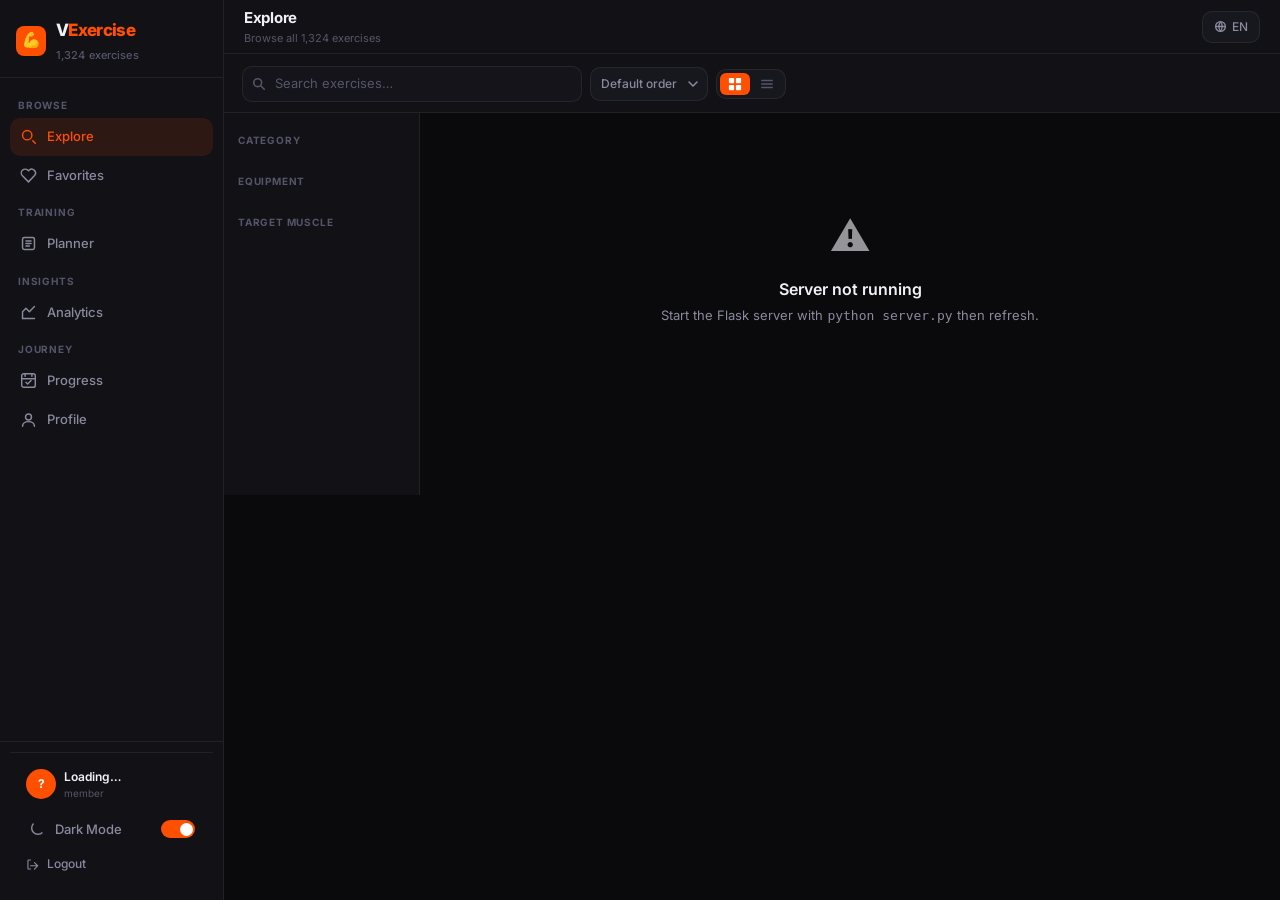
==== index.html @ 603bd8c6 "file" ====
<!DOCTYPE html>
<html lang="en" data-theme="dark">
<head>
  <meta charset="UTF-8" />
  <meta name="viewport" content="width=device-width, initial-scale=1.0" />
  <title>VExercise — Fitness App</title>
  <meta name="description" content="Browse 1,324 exercises with GIF animations, build workout plans, save favorites, and view analytics." />
  <link rel="preconnect" href="https://fonts.googleapis.com" />
  <link rel="preconnect" href="https://fonts.gstatic.com" crossorigin />
  <link href="https://fonts.googleapis.com/css2?family=Inter:wght@300;400;500;600;700;800;900&display=swap" rel="stylesheet" />
  <style>
    /* ═══════════════════════════════════════════════
       DESIGN TOKENS
    ═══════════════════════════════════════════════ */
    :root {
      --accent:      #ff4f00;
      --accent-2:    #ff7a39;
      --accent-muted: rgba(255,79,0,0.12);
      --sidebar-w:   224px;
      --topbar-h:    54px;
      --r-sm: 6px; --r-md: 10px; --r-lg: 14px; --r-xl: 20px;
      --ease: cubic-bezier(.4,0,.2,1);
      --dur: 0.18s;
    }

    [data-theme="dark"] {
      --bg:       #0a0a0d;
      --surface:  #111116;
      --elevated: #17171e;
      --card:     #1c1c24;
      --input:    #14141a;
      --bdr:      rgba(255,255,255,0.07);
      --bdr-h:    rgba(255,255,255,0.13);
      --bdr-a:    rgba(255,79,0,0.45);
      --tx1:      #f0f0f7;
      --tx2:      #8a8a9e;
      --tx3:      #55556a;
      --sh-sm: 0 2px 8px rgba(0,0,0,.45);
      --sh-md: 0 4px 24px rgba(0,0,0,.55);
      --sh-lg: 0 8px 48px rgba(0,0,0,.65);
    }

    [data-theme="light"] {
      --bg:       #f2f2f6;
      --surface:  #ffffff;
      --elevated: #ebebf0;
      --card:     #ffffff;
      --input:    #f0f0f5;
      --bdr:      rgba(0,0,0,0.08);
      --bdr-h:    rgba(0,0,0,0.14);
      --bdr-a:    rgba(255,79,0,0.45);
      --tx1:      #0e0e16;
      --tx2:      #6a6a7e;
      --tx3:      #9a9aaa;
      --sh-sm: 0 1px 4px rgba(0,0,0,.06);
      --sh-md: 0 4px 16px rgba(0,0,0,.10);
      --sh-lg: 0 8px 36px rgba(0,0,0,.14);
    }

    /* ═══════════════════════════════════════════════
       RESET
    ═══════════════════════════════════════════════ */
    *, *::before, *::after { box-sizing: border-box; margin: 0; padding: 0; }
    html, body { height: 100%; }
    body {
      font-family: 'Inter', -apple-system, system-ui, sans-serif;
      font-size: 14px; line-height: 1.5;
      background: var(--bg); color: var(--tx1);
      -webkit-font-smoothing: antialiased;
      transition: background var(--dur) var(--ease), color var(--dur) var(--ease);
    }
    button  { font: inherit; cursor: pointer; border: none; background: none; }
    img     { display: block; max-width: 100%; }
    input, select { font: inherit; }
    a       { color: inherit; text-decoration: none; }
    ul, ol  { list-style: none; }

    ::-webkit-scrollbar { width: 5px; height: 5px; }
    ::-webkit-scrollbar-track { background: transparent; }
    ::-webkit-scrollbar-thumb { background: var(--bdr-h); border-radius: 3px; }
    ::-webkit-scrollbar-thumb:hover { background: var(--tx3); }

    /* ═══════════════════════════════════════════════
       APP SHELL
    ═══════════════════════════════════════════════ */
    .app {
      display: grid;
      grid-template-columns: var(--sidebar-w) 1fr;
      height: 100vh; overflow: hidden;
    }

    /* ═══════════════════════════════════════════════
       SIDEBAR
    ═══════════════════════════════════════════════ */
    .sidebar {
      background: var(--surface); border-right: 1px solid var(--bdr);
      height: 100vh; display: flex; flex-direction: column; overflow: hidden;
      transition: background var(--dur) var(--ease);
      z-index: 10; flex-shrink: 0;
    }

    .sb-brand {
      padding: 18px 16px 14px; border-bottom: 1px solid var(--bdr); flex-shrink: 0;
    }

    .sb-logo {
      display: flex; align-items: center; gap: 10px;
      font-size: 17px; font-weight: 800; letter-spacing: -0.04em; color: var(--tx1);
    }

    .sb-logo-icon {
      width: 30px; height: 30px; background: var(--accent);
      border-radius: 8px; display: flex; align-items: center; justify-content: center;
      font-size: 15px; flex-shrink: 0;
    }

    .sb-logo span { color: var(--accent); }

    .sb-tagline {
      font-size: 11px; color: var(--tx3); margin-top: 3px; font-weight: 500; letter-spacing: 0.01em;
    }

    .sb-nav { flex: 1; padding: 10px; display: flex; flex-direction: column; gap: 1px; overflow-y: auto; }

    .nav-label {
      font-size: 10px; font-weight: 700; letter-spacing: 0.08em; text-transform: uppercase;
      color: var(--tx3); padding: 10px 8px 4px;
    }

    .nav-item {
      display: flex; align-items: center; gap: 10px;
      padding: 9px 10px; border-radius: var(--r-md);
      color: var(--tx2); font-size: 13px; font-weight: 500;
      cursor: pointer; transition: all var(--dur) var(--ease); user-select: none;
    }

    .nav-item:hover { background: var(--elevated); color: var(--tx1); }

    .nav-item.active { background: var(--accent-muted); color: var(--accent); }

    .nav-ic { width: 17px; height: 17px; flex-shrink: 0; }

    .nav-badge {
      margin-left: auto; background: var(--accent); color: #fff;
      font-size: 10px; font-weight: 700; padding: 1px 6px; border-radius: 20px; min-width: 18px; text-align: center;
    }

    .sb-footer {
      padding: 10px; border-top: 1px solid var(--bdr); flex-shrink: 0;
    }

    .theme-btn {
      display: flex; align-items: center; gap: 10px; width: 100%;
      padding: 9px 10px; border-radius: var(--r-md);
      color: var(--tx2); font-size: 13px; font-weight: 500;
      transition: all var(--dur) var(--ease);
    }

    .theme-btn:hover { background: var(--elevated); color: var(--tx1); }

    .toggle {
      margin-left: auto; width: 34px; height: 18px; background: var(--bdr-h);
      border-radius: 9px; position: relative; transition: background 0.22s;
    }

    .toggle::after {
      content: ''; position: absolute; width: 13px; height: 13px; background: #fff;
      border-radius: 50%; top: 2.5px; left: 2.5px; transition: transform 0.22s var(--ease);
    }

    [data-theme="dark"] .toggle { background: var(--accent); }
    [data-theme="dark"] .toggle::after { transform: translateX(16px); }

    /* ═══════════════════════════════════════════════
       MAIN AREA
    ═══════════════════════════════════════════════ */
    .main { display: flex; flex-direction: column; height: 100vh; overflow: hidden; min-width: 0; }

    /* ═══════════════════════════════════════════════
       TOPBAR
    ═══════════════════════════════════════════════ */
    .topbar {
      height: var(--topbar-h); flex-shrink: 0;
      background: var(--surface); border-bottom: 1px solid var(--bdr);
      display: flex; align-items: center; gap: 12px; padding: 0 20px;
      transition: background var(--dur) var(--ease);
    }

    .topbar-info .topbar-title {
      font-size: 15px; font-weight: 700; letter-spacing: -0.02em; color: var(--tx1);
    }

    .topbar-info .topbar-sub {
      font-size: 11px; color: var(--tx3); margin-top: 1px;
    }

    .topbar-right { margin-left: auto; display: flex; align-items: center; gap: 8px; }

    .tb-btn {
      display: flex; align-items: center; gap: 5px;
      padding: 6px 11px; border-radius: var(--r-md);
      border: 1px solid var(--bdr); background: var(--elevated);
      color: var(--tx2); font-size: 12px; font-weight: 500; transition: all var(--dur);
    }

    .tb-btn:hover { border-color: var(--bdr-h); color: var(--tx1); }
    .tb-btn svg { width: 13px; height: 13px; }

    /* ═══════════════════════════════════════════════
       PAGES
    ═══════════════════════════════════════════════ */
    .pages { flex: 1; overflow: hidden; position: relative; }

    .page {
      position: absolute; inset: 0; overflow-y: auto;
      opacity: 0; pointer-events: none;
      transform: translateY(8px);
      transition: opacity 0.22s var(--ease), transform 0.22s var(--ease);
    }

    .page.active { opacity: 1; pointer-events: auto; transform: translateY(0); }

    /* ═══════════════════════════════════════════════
       EXPLORE — STICKY HEADER
    ═══════════════════════════════════════════════ */
    .explore-hdr {
      padding: 12px 18px 10px; background: var(--surface);
      border-bottom: 1px solid var(--bdr);
      display: flex; align-items: center; gap: 8px; flex-wrap: wrap;
      position: sticky; top: 0; z-index: 5;
    }

    .srch-wrap { position: relative; flex: 1; min-width: 180px; max-width: 340px; }

    .srch-ic {
      position: absolute; left: 10px; top: 50%; transform: translateY(-50%);
      color: var(--tx3); width: 14px; height: 14px; pointer-events: none;
    }

    .srch {
      width: 100%; padding: 7px 32px 7px 32px;
      background: var(--input); border: 1px solid var(--bdr);
      border-radius: var(--r-md); color: var(--tx1); font-size: 13px;
      outline: none; transition: border-color var(--dur);
    }

    .srch::placeholder { color: var(--tx3); }
    .srch:focus { border-color: var(--accent); }

    .srch-clear {
      position: absolute; right: 8px; top: 50%; transform: translateY(-50%);
      color: var(--tx3); font-size: 16px; display: none; padding: 2px 4px;
    }

    .srch-clear:hover { color: var(--tx1); }
    .srch-clear.show { display: block; }

    .sort-sel {
      padding: 7px 28px 7px 10px; background: var(--elevated);
      border: 1px solid var(--bdr); border-radius: var(--r-md);
      color: var(--tx2); font-size: 12px; font-weight: 500;
      outline: none; cursor: pointer; appearance: none;
      background-image: url("data:image/svg+xml,%3Csvg xmlns='http://www.w3.org/2000/svg' width='10' height='6'%3E%3Cpath d='M1 1l4 4 4-4' stroke='%238a8a9e' stroke-width='1.5' fill='none' stroke-linecap='round'/%3E%3C/svg%3E");
      background-repeat: no-repeat; background-position: right 9px center;
      transition: border-color var(--dur);
    }

    .sort-sel:hover { border-color: var(--bdr-h); color: var(--tx1); }
    .sort-sel:focus { border-color: var(--accent); }

    .view-tog {
      display: flex; gap: 2px; background: var(--elevated);
      border: 1px solid var(--bdr); border-radius: var(--r-md); padding: 3px;
    }

    .vbtn { padding: 4px 8px; border-radius: 6px; color: var(--tx3); transition: all var(--dur); }
    .vbtn:hover { color: var(--tx1); }
    .vbtn.active { background: var(--accent); color: #fff; }
    .vbtn svg { width: 14px; height: 14px; display: block; }

    .res-count { font-size: 12px; color: var(--tx3); white-space: nowrap; margin-left: 2px; }

    .act-filters {
      display: flex; align-items: center; gap: 6px; flex-wrap: wrap;
      padding: 0 18px 10px; background: var(--surface); border-bottom: 1px solid var(--bdr);
      position: sticky; top: 59px; z-index: 4;
    }

    .act-filters:empty { display: none; }

    .act-badge {
      display: inline-flex; align-items: center; gap: 4px;
      padding: 3px 8px 3px 10px; background: var(--accent-muted);
      border: 1px solid var(--bdr-a); color: var(--accent);
      border-radius: 20px; font-size: 11px; font-weight: 500; text-transform: capitalize;
    }

    .act-badge-x { font-size: 13px; color: var(--accent); opacity: .7; }
    .act-badge-x:hover { opacity: 1; }

    .clear-all {
      font-size: 11px; color: var(--tx3);
      text-decoration: underline; text-underline-offset: 2px;
    }

    .clear-all:hover { color: var(--tx1); }

    /* ═══════════════════════════════════════════════
       EXPLORE BODY
    ═══════════════════════════════════════════════ */
    .explore-body { display: grid; grid-template-columns: 196px 1fr; }

    /* Filter panel */
    .filter-panel {
      border-right: 1px solid var(--bdr); background: var(--surface);
      padding: 12px 10px 24px; display: flex; flex-direction: column; gap: 2px;
    }

    .filter-sec-title {
      font-size: 10px; font-weight: 700; letter-spacing: 0.08em; text-transform: uppercase;
      color: var(--tx3); padding: 8px 4px 4px;
    }

    .filter-opts { display: flex; flex-wrap: wrap; gap: 4px; padding: 2px 2px 8px; }

    .chip {
      display: inline-flex; align-items: center; padding: 3px 9px; border-radius: 20px;
      font-size: 11.5px; font-weight: 500; border: 1px solid var(--bdr);
      background: transparent; color: var(--tx2); transition: all 0.12s;
      white-space: nowrap; text-transform: capitalize; cursor: pointer;
    }

    .chip:hover { border-color: var(--bdr-h); color: var(--tx1); }
    .chip.active { background: var(--accent-muted); border-color: var(--bdr-a); color: var(--accent); }

    .chip-more {
      font-size: 10.5px; color: var(--tx3); padding: 3px 8px; border-radius: 20px;
      border: 1px dashed var(--bdr-h); cursor: pointer;
    }

    .chip-more:hover { color: var(--tx1); border-color: var(--tx3); }

    /* Grid */
    .grid-wrap { padding: 14px 18px 40px; }

    .ex-grid {
      display: grid; grid-template-columns: repeat(auto-fill, minmax(186px, 1fr)); gap: 13px;
    }

    .ex-grid.list { grid-template-columns: 1fr; gap: 7px; }

    /* ═══════════════════════════════════════════════
       EXERCISE CARD
    ═══════════════════════════════════════════════ */
    .ex-card {
      background: var(--card); border-radius: var(--r-lg); border: 1px solid var(--bdr);
      overflow: hidden; cursor: pointer; transition: transform var(--dur) var(--ease), border-color var(--dur), box-shadow var(--dur);
      position: relative;
    }

    .ex-card:hover {
      transform: translateY(-3px);
      border-color: rgba(255,79,0,.28);
      box-shadow: var(--sh-md), 0 0 0 1px rgba(255,79,0,.08);
    }

    .c-media { aspect-ratio: 3/4; background: var(--elevated); overflow: hidden; position: relative; }

    .c-thumb, .c-gif {
      position: absolute; inset: 0; width: 100%; height: 100%;
      object-fit: cover; transition: opacity 0.22s;
    }

    .c-gif { opacity: 0; }
    .ex-card:hover .c-thumb { opacity: 0; }
    .ex-card:hover .c-gif { opacity: 1; }

    /* Fav overlay button */
    .c-fav {
      position: absolute; top: 8px; right: 8px;
      width: 28px; height: 28px; border-radius: 50%;
      background: rgba(0,0,0,.5); backdrop-filter: blur(8px);
      display: flex; align-items: center; justify-content: center;
      z-index: 2; opacity: 0; transition: opacity 0.15s, transform 0.15s, background 0.15s;
    }

    .ex-card:hover .c-fav { opacity: 1; }
    .c-fav:hover { transform: scale(1.15); }
    .c-fav.on { background: rgba(255,79,0,.85); opacity: 1; }
    .c-fav svg { width: 13px; height: 13px; color: #fff; }

    /* Add to plan button */
    .c-add {
      position: absolute; bottom: 7px; right: 7px;
      padding: 4px 9px; border-radius: 20px;
      background: rgba(0,0,0,.6); backdrop-filter: blur(8px);
      color: #fff; font-size: 10px; font-weight: 600;
      z-index: 2; opacity: 0; transition: opacity 0.15s, background 0.15s;
      display: flex; align-items: center; gap: 3px;
    }

    .ex-card:hover .c-add { opacity: 1; }
    .c-add:hover { background: rgba(255,79,0,.85); }
    .c-add svg { width: 10px; height: 10px; }

    .c-body { padding: 9px 11px 11px; }

    .c-name {
      font-size: 12.5px; font-weight: 600; line-height: 1.35; color: var(--tx1);
      margin-bottom: 6px; text-transform: capitalize;
      display: -webkit-box; -webkit-line-clamp: 2; -webkit-box-orient: vertical; overflow: hidden;
    }

    .c-tags { display: flex; flex-wrap: wrap; gap: 4px; }

    .tag {
      font-size: 10px; font-weight: 500; padding: 2px 6px;
      border-radius: 4px; text-transform: capitalize;
    }

    .tag-c { background: rgba(96,165,250,.12); color: #60a5fa; }
    .tag-e { background: rgba(74,222,128,.10); color: #4ade80; }
    .tag-t { background: rgba(192,132,252,.10); color: #c084fc; }

    /* List mode */
    .ex-grid.list .ex-card {
      display: grid; grid-template-columns: 68px 1fr; align-items: center;
    }

    .ex-grid.list .c-media { aspect-ratio: 1; height: 68px; width: 68px; }
    .ex-grid.list .c-fav { top: 4px; right: 4px; width: 22px; height: 22px; opacity: 1; }
    .ex-grid.list .c-fav svg { width: 11px; height: 11px; }
    .ex-grid.list .c-add { display: none; }

    /* Skeleton */
    .skel {
      background: var(--card); border-radius: var(--r-lg); border: 1px solid var(--bdr);
      overflow: hidden; animation: pulse 1.6s ease-in-out infinite;
    }

    .skel-media { aspect-ratio: 3/4; background: var(--elevated); }
    .skel-body { padding: 9px 11px 11px; }
    .skel-line { height: 10px; border-radius: 5px; background: var(--elevated); margin-bottom: 7px; }
    .skel-line.s { width: 60%; }

    @keyframes pulse { 0%,100%{opacity:1} 50%{opacity:.5} }

    .sentinel { height: 50px; display: flex; align-items: center; justify-content: center; }

    .spin-sm {
      width: 20px; height: 20px; border: 2px solid var(--bdr);
      border-top-color: var(--accent); border-radius: 50%;
      animation: spin .7s linear infinite; display: none;
    }

    .spin-sm.show { display: block; }
    @keyframes spin { to { transform: rotate(360deg); } }

    .empty {
      grid-column: 1/-1; text-align: center; padding: 80px 20px;
    }

    .empty-icon { font-size: 40px; margin-bottom: 10px; opacity: .6; }
    .empty h3 { font-size: 16px; font-weight: 600; color: var(--tx1); margin-bottom: 5px; }
    .empty p { font-size: 13px; color: var(--tx2); }

    /* ═══════════════════════════════════════════════
       PAGE HEADER (Favorites / Analytics)
    ═══════════════════════════════════════════════ */
    .pg-hdr {
      padding: 22px 22px 16px; border-bottom: 1px solid var(--bdr);
    }

    .pg-title {
      font-size: 22px; font-weight: 800; letter-spacing: -0.03em; color: var(--tx1);
    }

    .pg-sub { font-size: 13px; color: var(--tx2); margin-top: 3px; }

    .pg-actions { display: flex; gap: 8px; margin-top: 12px; }

    /* ═══════════════════════════════════════════════
       BUTTONS
    ═══════════════════════════════════════════════ */
    .btn {
      display: inline-flex; align-items: center; gap: 6px;
      padding: 8px 14px; border-radius: var(--r-md);
      font-size: 13px; font-weight: 500; transition: all var(--dur); cursor: pointer;
    }

    .btn svg { width: 13px; height: 13px; flex-shrink: 0; }

    .btn-primary { background: var(--accent); color: #fff; border: none; }
    .btn-primary:hover { opacity: .88; }
    .btn-primary:disabled { opacity: .5; cursor: not-allowed; }

    .btn-secondary {
      background: var(--elevated); color: var(--tx2); border: 1px solid var(--bdr);
    }

    .btn-secondary:hover { border-color: var(--bdr-h); color: var(--tx1); }

    .btn-danger { background: rgba(239,68,68,.1); color: #ef4444; border: 1px solid rgba(239,68,68,.2); }
    .btn-danger:hover { background: rgba(239,68,68,.18); }

    .btn-sm { padding: 5px 10px; font-size: 12px; }

    /* ═══════════════════════════════════════════════
       FAVORITES PAGE
    ═══════════════════════════════════════════════ */
    .fav-grid-wrap { padding: 18px 22px 48px; }

    /* ═══════════════════════════════════════════════
       WORKOUT PLANNER PAGE
    ═══════════════════════════════════════════════ */
    .planner-layout { display: grid; grid-template-columns: 268px 1fr; height: 100%; overflow: hidden; }

    /* Workout sidebar */
    .wk-sidebar {
      border-right: 1px solid var(--bdr); background: var(--surface);
      display: flex; flex-direction: column; height: 100%; overflow: hidden;
    }

    .wk-sb-hdr {
      padding: 14px 14px 12px; border-bottom: 1px solid var(--bdr);
      display: flex; align-items: center; justify-content: space-between; flex-shrink: 0;
    }

    .wk-sb-title { font-size: 13px; font-weight: 700; color: var(--tx1); }

    .wk-list { flex: 1; overflow-y: auto; padding: 8px; }

    .wk-item {
      display: flex; align-items: center; padding: 10px 10px; border-radius: var(--r-md);
      cursor: pointer; gap: 10px; transition: background 0.12s; position: relative;
    }

    .wk-item:hover { background: var(--elevated); }
    .wk-item.active { background: var(--accent-muted); }

    .wk-icon {
      width: 32px; height: 32px; border-radius: var(--r-sm);
      background: var(--elevated); border: 1px solid var(--bdr);
      display: flex; align-items: center; justify-content: center; font-size: 14px; flex-shrink: 0;
    }

    .wk-item.active .wk-icon { background: var(--accent-muted); border-color: var(--bdr-a); }

    .wk-info { flex: 1; min-width: 0; }

    .wk-name {
      font-size: 13px; font-weight: 600; color: var(--tx1);
      text-overflow: ellipsis; overflow: hidden; white-space: nowrap;
    }

    .wk-item.active .wk-name { color: var(--accent); }
    .wk-meta { font-size: 11px; color: var(--tx3); margin-top: 1px; }

    .wk-del {
      width: 24px; height: 24px; border-radius: var(--r-sm);
      display: flex; align-items: center; justify-content: center;
      color: var(--tx3); opacity: 0; transition: all 0.12s;
    }

    .wk-item:hover .wk-del { opacity: 1; }
    .wk-del:hover { color: #ef4444; background: rgba(239,68,68,.1); }
    .wk-del svg { width: 12px; height: 12px; }

    .wk-new-form { padding: 10px 8px; border-top: 1px solid var(--bdr); flex-shrink: 0; }

    .wk-new-row { display: flex; gap: 6px; }

    .txt-in {
      flex: 1; padding: 7px 11px; background: var(--input);
      border: 1px solid var(--bdr); border-radius: var(--r-md);
      color: var(--tx1); font-size: 13px; outline: none; transition: border-color var(--dur);
    }

    .txt-in::placeholder { color: var(--tx3); }
    .txt-in:focus { border-color: var(--accent); }

    /* Planner content */
    .planner-content { display: flex; flex-direction: column; height: 100%; overflow: hidden; }

    .pl-content-hdr {
      padding: 14px 18px; border-bottom: 1px solid var(--bdr); flex-shrink: 0;
      display: flex; align-items: center; justify-content: space-between; gap: 12px;
    }

    .pl-wk-title { font-size: 15px; font-weight: 700; color: var(--tx1); }
    .pl-wk-meta { font-size: 12px; color: var(--tx3); margin-top: 2px; }

    .pl-ex-list { flex: 1; overflow-y: auto; padding: 10px 12px; }

    .pl-ex-item {
      display: flex; align-items: center; gap: 10px; padding: 10px 12px;
      background: var(--card); border: 1px solid var(--bdr); border-radius: var(--r-md);
      margin-bottom: 7px; transition: border-color var(--dur);
    }

    .pl-ex-item:hover { border-color: var(--bdr-h); }

    .pl-thumb {
      width: 46px; height: 46px; border-radius: var(--r-sm);
      object-fit: cover; background: var(--elevated); flex-shrink: 0;
    }

    .pl-info { flex: 1; min-width: 0; }

    .pl-ex-name {
      font-size: 13px; font-weight: 600; color: var(--tx1); text-transform: capitalize;
      text-overflow: ellipsis; overflow: hidden; white-space: nowrap;
    }

    .pl-ex-tags { display: flex; gap: 4px; margin-top: 3px; flex-wrap: wrap; }

    .pl-sr { display: flex; align-items: center; gap: 5px; }

    .sr-in {
      width: 44px; text-align: center; padding: 5px 3px;
      background: var(--elevated); border: 1px solid var(--bdr); border-radius: var(--r-sm);
      color: var(--tx1); font-size: 12.5px; font-weight: 600; outline: none;
      transition: border-color var(--dur);
    }

    .sr-in:focus { border-color: var(--accent); }
    .sr-lbl { font-size: 10px; color: var(--tx3); font-weight: 500; }
    .sr-x { font-size: 12px; color: var(--tx3); }

    .pl-actions { display: flex; gap: 3px; flex-shrink: 0; }

    .pl-btn {
      width: 27px; height: 27px; border-radius: var(--r-sm);
      display: flex; align-items: center; justify-content: center;
      border: 1px solid var(--bdr); color: var(--tx2); transition: all 0.12s;
    }

    .pl-btn:hover { border-color: var(--bdr-h); color: var(--tx1); }
    .pl-btn.del:hover { border-color: rgba(239,68,68,.4); color: #ef4444; background: rgba(239,68,68,.08); }
    .pl-btn svg { width: 12px; height: 12px; }

    .pl-empty {
      flex: 1; display: flex; flex-direction: column; align-items: center;
      justify-content: center; gap: 10px; color: var(--tx2); padding: 40px;
    }

    .pl-no-sel {
      flex: 1; display: flex; flex-direction: column;
      align-items: center; justify-content: center; gap: 10px; color: var(--tx2);
    }

    .pl-no-sel h3 { font-size: 15px; font-weight: 600; color: var(--tx1); }
    .pl-no-sel p { font-size: 13px; text-align: center; max-width: 240px; }

    .pl-footer {
      padding: 10px 14px; border-top: 1px solid var(--bdr); flex-shrink: 0;
      display: flex; align-items: center; gap: 8px; background: var(--surface);
    }

    .pl-sum { flex: 1; font-size: 12px; color: var(--tx2); }

    /* ═══════════════════════════════════════════════
       ANALYTICS PAGE
    ═══════════════════════════════════════════════ */
    .analytics-wrap { padding: 22px; display: flex; flex-direction: column; gap: 16px; }

    .stat-cards { display: grid; grid-template-columns: repeat(4,1fr); gap: 12px; }

    .stat-card {
      background: var(--card); border: 1px solid var(--bdr); border-radius: var(--r-lg);
      padding: 18px 20px; position: relative; overflow: hidden; transition: border-color var(--dur), box-shadow var(--dur);
    }

    .stat-card:hover { border-color: rgba(255,79,0,.2); box-shadow: var(--sh-sm); }

    .stat-card::before {
      content: ''; position: absolute; top: 0; left: 0; right: 0; height: 2px;
      background: var(--accent); opacity: 0; transition: opacity var(--dur);
    }

    .stat-card:hover::before { opacity: 1; }

    .sc-icon {
      width: 36px; height: 36px; border-radius: var(--r-sm);
      display: flex; align-items: center; justify-content: center; font-size: 16px; margin-bottom: 12px;
    }

    .sc-val {
      font-size: 30px; font-weight: 900; letter-spacing: -0.03em; color: var(--tx1); line-height: 1;
    }

    .sc-lbl { font-size: 12px; color: var(--tx2); margin-top: 5px; font-weight: 500; }

    .charts-grid { display: grid; grid-template-columns: 1fr 1fr; gap: 16px; }

    .chart-card {
      background: var(--card); border: 1px solid var(--bdr); border-radius: var(--r-lg); padding: 20px;
    }

    .chart-card.full { grid-column: 1/-1; }

    .ch-title { font-size: 14px; font-weight: 700; color: var(--tx1); margin-bottom: 2px; }
    .ch-sub { font-size: 12px; color: var(--tx3); margin-bottom: 16px; }

    .bar-chart { display: flex; flex-direction: column; gap: 7px; }

    .bar-row { display: flex; align-items: center; gap: 10px; }

    .bar-lbl {
      width: 96px; font-size: 11.5px; color: var(--tx2); text-align: right;
      text-transform: capitalize; flex-shrink: 0; overflow: hidden;
      text-overflow: ellipsis; white-space: nowrap;
    }

    .bar-track {
      flex: 1; height: 22px; background: var(--elevated); border-radius: 6px; overflow: hidden;
    }

    .bar-fill {
      height: 100%; border-radius: 6px;
      background: linear-gradient(90deg, var(--accent), var(--accent-2));
      display: flex; align-items: center; justify-content: flex-end; padding-right: 6px;
      transform: scaleX(0); transform-origin: left;
      transition: transform 0.85s cubic-bezier(.4,0,.2,1);
    }

    .bar-val {
      font-size: 10px; font-weight: 700; color: #fff;
      opacity: 0; transition: opacity 0.3s 0.6s;
    }

    .bar-fill.go { transform: scaleX(1); }
    .bar-fill.go .bar-val { opacity: 1; }

    /* Donut */
    .donut-wrap { display: flex; gap: 20px; align-items: center; }
    .donut-svg-w { flex-shrink: 0; }
    .donut-legend { flex: 1; display: flex; flex-direction: column; gap: 6px; }

    .leg-item { display: flex; align-items: center; gap: 8px; }

    .leg-dot { width: 8px; height: 8px; border-radius: 50%; flex-shrink: 0; }

    .leg-lbl {
      font-size: 11.5px; color: var(--tx2); text-transform: capitalize;
      flex: 1; text-overflow: ellipsis; overflow: hidden; white-space: nowrap;
    }

    .leg-val { font-size: 11px; font-weight: 600; color: var(--tx1); }

    /* ═══════════════════════════════════════════════
       DB SETUP PAGE
    ═══════════════════════════════════════════════ */
    .setup-wrap { max-width: 760px; margin: 0 auto; padding: 28px 22px 60px; }

    .setup-tabs {
      display: flex; gap: 2px; background: var(--elevated);
      border: 1px solid var(--bdr); border-radius: var(--r-lg); padding: 4px; margin-bottom: 22px;
    }

    .setup-tab {
      flex: 1; padding: 7px 10px; border-radius: var(--r-md);
      font-size: 12.5px; font-weight: 500; color: var(--tx2); text-align: center; transition: all var(--dur);
    }

    .setup-tab:hover { color: var(--tx1); }
    .setup-tab.active { background: var(--surface); color: var(--tx1); box-shadow: var(--sh-sm); }

    .db-steps { display: flex; flex-direction: column; gap: 22px; }
    .db-step { display: flex; gap: 14px; }

    .db-num {
      width: 26px; height: 26px; border-radius: 50%; background: var(--accent); color: #fff;
      font-size: 12px; font-weight: 700; display: flex; align-items: center; justify-content: center;
      flex-shrink: 0; margin-top: 1px;
    }

    .db-step-body { flex: 1; min-width: 0; }
    .db-step-title { font-size: 14px; font-weight: 700; color: var(--tx1); margin-bottom: 5px; }

    .db-step-desc {
      color: var(--tx2); font-size: 13px; margin-bottom: 12px; line-height: 1.6;
    }

    .db-step-desc code {
      background: var(--elevated); border: 1px solid var(--bdr); border-radius: 4px;
      padding: 1px 5px; font-size: 12px; font-family: 'SF Mono','Cascadia Code','Fira Code',Consolas,monospace;
    }

    .code-block {
      position: relative; background: #0c0c10; border-radius: var(--r-md);
      overflow: hidden; border: 1px solid rgba(255,255,255,.05);
    }

    .code-pre {
      color: #d4d4d8; font-family: 'SF Mono','Cascadia Code','Fira Code',Consolas,monospace;
      font-size: 12px; line-height: 1.7; padding: 14px 16px; overflow-x: auto; white-space: pre; margin: 0;
    }

    .copy-btn {
      position: absolute; top: 8px; right: 8px;
      background: rgba(255,255,255,.08); color: #9a9aaa;
      border: 1px solid rgba(255,255,255,.1); border-radius: var(--r-sm);
      padding: 3px 10px; font-size: 11px; font-weight: 500; transition: all var(--dur);
    }

    .copy-btn:hover { background: rgba(255,255,255,.14); color: #fff; }
    .copy-btn.copied { color: #4ade80; border-color: #4ade80; }

    .gen-btn {
      display: inline-flex; align-items: center; gap: 6px; padding: 8px 16px;
      background: var(--accent); color: #fff; border-radius: var(--r-md);
      font-size: 13px; font-weight: 600; transition: opacity var(--dur);
    }

    .gen-btn:hover { opacity: .88; }
    .gen-btn:disabled { opacity: .5; cursor: not-allowed; }
    .gen-btn svg { width: 13px; height: 13px; }

    .gen-status { font-size: 12px; color: var(--tx2); margin-left: 10px; }

    /* ═══════════════════════════════════════════════
       MODAL
    ═══════════════════════════════════════════════ */
    .modal-ov {
      position: fixed; inset: 0; background: rgba(0,0,0,.6);
      backdrop-filter: blur(10px); -webkit-backdrop-filter: blur(10px);
      display: flex; align-items: center; justify-content: center;
      z-index: 200; opacity: 0; pointer-events: none;
      transition: opacity 0.22s var(--ease); padding: 16px;
    }

    .modal-ov.open { opacity: 1; pointer-events: auto; }

    .modal-panel {
      background: var(--surface); border: 1px solid var(--bdr); border-radius: var(--r-xl);
      width: min(660px,100%); max-height: calc(100vh - 40px); overflow-y: auto;
      transform: translateY(14px) scale(0.97); transition: transform 0.22s var(--ease);
      display: flex; flex-direction: column; box-shadow: var(--sh-lg);
    }

    .modal-ov.open .modal-panel { transform: translateY(0) scale(1); }

    .modal-hdr {
      display: flex; align-items: flex-start; justify-content: space-between; gap: 12px;
      padding: 20px 20px 0;
    }

    .modal-title { font-size: 19px; font-weight: 800; letter-spacing: -0.02em; text-transform: capitalize; }

    .modal-hdr-actions { display: flex; gap: 6px; flex-shrink: 0; margin-top: 2px; }

    .mh-btn {
      width: 32px; height: 32px; border-radius: var(--r-md);
      display: flex; align-items: center; justify-content: center;
      border: 1px solid var(--bdr); background: var(--elevated);
      color: var(--tx2); transition: all var(--dur);
    }

    .mh-btn:hover { border-color: var(--accent); color: var(--accent); background: var(--accent-muted); }
    .mh-btn.on { background: var(--accent); border-color: var(--accent); color: #fff; }
    .mh-btn svg { width: 15px; height: 15px; }

    .modal-media { padding: 16px 20px 0; }

    .modal-gif {
      width: 100%; max-height: 300px; object-fit: contain;
      border-radius: var(--r-lg); background: var(--elevated);
    }

    .modal-meta { display: flex; flex-wrap: wrap; gap: 8px; padding: 16px 20px 0; }

    .meta-chip {
      display: inline-flex; flex-direction: column; padding: 8px 14px;
      background: var(--elevated); border: 1px solid var(--bdr); border-radius: var(--r-md); gap: 2px;
    }

    .mc-lbl {
      font-size: 10px; font-weight: 600; text-transform: uppercase;
      letter-spacing: .07em; color: var(--tx3);
    }

    .mc-val { font-size: 13px; font-weight: 600; color: var(--tx1); text-transform: capitalize; }

    .modal-muscles { padding: 16px 20px; border-bottom: 1px solid var(--bdr); }

    .modal-sec-lbl {
      font-size: 10px; font-weight: 700; text-transform: uppercase;
      letter-spacing: .08em; color: var(--tx3); margin-bottom: 10px;
    }

    .muscles-grid { display: grid; grid-template-columns: 1fr 1fr; gap: 8px; }

    .muscles-grp {
      background: var(--elevated); border: 1px solid var(--bdr); border-radius: var(--r-md); padding: 10px 12px;
    }

    .mg-lbl {
      font-size: 10px; font-weight: 700; text-transform: uppercase;
      letter-spacing: .07em; color: var(--tx3); margin-bottom: 7px;
    }

    .muscle-tags { display: flex; flex-wrap: wrap; gap: 4px; }

    .muscle-tag {
      font-size: 11px; font-weight: 500; padding: 3px 9px; border-radius: 5px;
      text-transform: capitalize; background: var(--surface); color: var(--tx2); border: 1px solid var(--bdr);
    }

    .muscle-tag.primary { background: var(--accent); color: #fff; border-color: var(--accent); font-weight: 600; }

    .modal-instr { padding: 0 20px 22px; }

    .instr-lbl {
      font-size: 10px; font-weight: 700; text-transform: uppercase;
      letter-spacing: .08em; color: var(--tx3); padding: 14px 0 0; display: block;
    }

    .lang-tabs {
      display: flex; border-bottom: 1px solid var(--bdr); margin: 9px 0 13px;
      overflow-x: auto; scrollbar-width: none;
    }

    .lang-tabs::-webkit-scrollbar { display: none; }

    .lang-tab {
      font-size: 12.5px; font-weight: 500; padding: 8px 16px;
      color: var(--tx3); position: relative; transition: color var(--dur);
      white-space: nowrap; flex-shrink: 0;
    }

    .lang-tab:hover { color: var(--tx2); }
    .lang-tab.active { color: var(--tx1); font-weight: 600; }

    .lang-tab.active::after {
      content: ''; position: absolute; bottom: -1px; left: 0; right: 0;
      height: 2px; background: var(--accent); border-radius: 2px 2px 0 0;
    }

    .steps-list { display: flex; flex-direction: column; gap: 8px; }
    .step-item { display: flex; gap: 10px; align-items: flex-start; }

    .step-num {
      flex-shrink: 0; width: 20px; height: 20px; border-radius: 50%;
      background: var(--elevated); border: 1px solid var(--bdr);
      font-size: 10px; font-weight: 700; color: var(--tx2);
      display: flex; align-items: center; justify-content: center; margin-top: 1px;
    }

    .step-txt { font-size: 13px; line-height: 1.55; color: var(--tx2); }

    /* ── Video button banner ── */
    .modal-video-bar {
      display: none;
      margin: 14px 20px 0;
      border-radius: var(--r-lg);
      overflow: hidden;
    }
    .modal-video-bar.show { display: block; }

    .modal-video-btn {
      display: flex; align-items: center; justify-content: center; gap: 10px;
      width: 100%; padding: 13px 20px;
      background: linear-gradient(135deg, #ff4f00 0%, #ff8c00 100%);
      color: #fff; font-size: 14px; font-weight: 700; letter-spacing: 0.01em;
      border: none; border-radius: var(--r-lg); cursor: pointer;
      box-shadow: 0 0 20px rgba(255,79,0,0.5), 0 4px 16px rgba(255,79,0,0.35);
      animation: videoPulse 2s ease-in-out infinite;
      transition: box-shadow 0.2s, transform 0.15s;
    }
    .modal-video-btn:hover {
      box-shadow: 0 0 28px rgba(255,79,0,0.7), 0 6px 20px rgba(255,79,0,0.5);
      transform: translateY(-1px);
      animation: none;
    }
    .modal-video-btn .vbtn-icon {
      width: 32px; height: 32px; background: rgba(255,255,255,0.22);
      border-radius: 50%; display: flex; align-items: center; justify-content: center;
      flex-shrink: 0;
    }
    .modal-video-btn .vbtn-icon svg { width: 14px; height: 14px; }
    @keyframes videoPulse {
      0%, 100% { box-shadow: 0 0 18px rgba(255,79,0,0.5), 0 4px 16px rgba(255,79,0,0.3); }
      50%       { box-shadow: 0 0 32px rgba(255,79,0,0.75), 0 4px 24px rgba(255,79,0,0.5); }
    }

    .modal-video-player {
      display: none; padding: 0 20px 4px;
    }
    .modal-video-player.show { display: block; }
    .modal-video-player iframe,
    .modal-video-player video {
      width: 100%; border-radius: var(--r-lg); border: 1px solid var(--bdr);
      aspect-ratio: 16/9; background: #000;
    }
    .modal-video-close-row {
      display: flex; justify-content: flex-end; margin-top: 6px;
    }
    .modal-video-close-btn {
      font-size: 11px; font-weight: 600; color: var(--tx3);
      padding: 4px 8px; border-radius: var(--r-sm); transition: color var(--dur);
    }
    .modal-video-close-btn:hover { color: var(--accent); }

    /* Modal add-to-workout section */
    .modal-add-wk { padding: 0 20px 20px; border-top: 1px solid var(--bdr); }

    .modal-add-wk-lbl {
      font-size: 10px; font-weight: 700; text-transform: uppercase;
      letter-spacing: .08em; color: var(--tx3); padding: 14px 0 10px; display: block;
    }

    .wk-sel-list { display: flex; flex-direction: column; gap: 6px; }

    .wk-sel-item {
      display: flex; align-items: center; justify-content: space-between; padding: 10px 12px;
      background: var(--elevated); border: 1px solid var(--bdr); border-radius: var(--r-md);
      cursor: pointer; transition: all var(--dur);
    }

    .wk-sel-item:hover { border-color: var(--accent); background: var(--accent-muted); }
    .wk-sel-item.added { border-color: rgba(74,222,128,.4); background: rgba(34,197,94,.08); pointer-events: none; }

    .wki-name { font-size: 13px; font-weight: 500; color: var(--tx1); }
    .wki-cnt { font-size: 11px; color: var(--tx3); }
    .wki-add-ic { color: var(--accent); font-size: 18px; }
    .wki-done-ic { color: #4ade80; font-size: 14px; }

    /* ═══════════════════════════════════════════════
       TOASTS
    ═══════════════════════════════════════════════ */
    .toast-wrap {
      position: fixed; bottom: 22px; right: 22px; z-index: 500;
      display: flex; flex-direction: column; gap: 8px; pointer-events: none;
    }

    .toast {
      display: flex; align-items: center; gap: 10px; padding: 11px 15px;
      background: var(--surface); border: 1px solid var(--bdr);
      border-radius: var(--r-lg); box-shadow: var(--sh-lg);
      font-size: 13px; font-weight: 500; color: var(--tx1);
      transform: translateX(120%); transition: transform 0.3s var(--ease);
      max-width: 300px; pointer-events: auto;
    }

    .toast.show { transform: translateX(0); }
    .toast.success { border-left: 3px solid #4ade80; }
    .toast.error   { border-left: 3px solid #ef4444; }
    .toast.info    { border-left: 3px solid #60a5fa; }

    /* ═══════════════════════════════════════════════
       LOADING OVERLAY
    ═══════════════════════════════════════════════ */
    .loading-ov {
      display: flex; flex-direction: column; align-items: center;
      justify-content: center; height: 100%; gap: 16px; color: var(--tx2);
    }

    .spin-lg {
      width: 40px; height: 40px; border: 3px solid var(--bdr);
      border-top-color: var(--accent); border-radius: 50%;
      animation: spin .9s linear infinite;
    }

    /* ═══════════════════════════════════════════════
       RESPONSIVE
    ═══════════════════════════════════════════════ */
    @media (max-width: 960px) {
      :root { --sidebar-w: 60px; }
      .sb-brand { padding: 14px; justify-content: center; display: flex; }
      .sb-logo-icon + div { display: none; }
      .sb-tagline { display: none; }
      .nav-label { display: none; }
      .nav-badge { display: none; }
      .nav-item { justify-content: center; padding: 10px; }
      .nav-item span { display: none; }
      .theme-btn { justify-content: center; padding: 10px; }
      .theme-btn span { display: none; }
      .toggle { display: none; }
      .sb-nav { padding: 8px; }
      .sb-footer { padding: 8px; }
    }

    @media (max-width: 768px) {
      .app { grid-template-columns: 1fr; height: auto; min-height: 100vh; }
      .sidebar {
        height: auto; width: 100%; order: 2; border-right: none;
        border-top: 1px solid var(--bdr); flex-direction: row;
        position: fixed; bottom: 0; left: 0; z-index: 100; background: var(--surface);
      }
      .sb-brand { display: none; }
      .sb-footer { display: none; }
      .sb-nav {
        flex-direction: row; width: 100%; padding: 5px 4px;
        justify-content: space-around; overflow: visible; gap: 0;
      }
      .nav-label { display: none; }
      .nav-item { flex-direction: column; gap: 2px; padding: 5px 8px; flex: 1; border-radius: var(--r-sm); }
      .nav-item span { display: block; font-size: 9px; }
      .nav-ic { width: 20px; height: 20px; }
      .nav-badge { display: none; }
      .main { padding-bottom: 64px; height: auto; min-height: 100vh; }
      .pages { position: relative; }
      .page { position: relative; transform: none; overflow: visible; }
      .page.active { opacity: 1; pointer-events: auto; }
      .explore-body { grid-template-columns: 1fr; }
      .filter-panel { display: none; }
      .stat-cards { grid-template-columns: repeat(2,1fr); }
      .charts-grid { grid-template-columns: 1fr; }
      .planner-layout { grid-template-columns: 1fr; }
      .wk-sidebar { border-right: none; border-bottom: 1px solid var(--bdr); max-height: 220px; }
      .modal-ov { align-items: flex-end; padding: 0; }
      .modal-panel {
        width: 100%; max-height: 92dvh;
        border-radius: var(--r-xl) var(--r-xl) 0 0; border-bottom: none;
      }
    }

    @media (max-width: 480px) {
      .ex-grid { grid-template-columns: repeat(2,1fr); gap: 8px; }
      .stat-cards { grid-template-columns: 1fr 1fr; }
    }

    /* ══ USER INFO (sidebar) ══════════════════════════════════ */
    .sb-user-blk { padding:8px 8px 10px; border-top:1px solid var(--bdr); flex-shrink:0; }
    .sb-user-row { display:flex;align-items:center;gap:8px;padding:7px 8px;border-radius:var(--r-md);cursor:pointer;transition:background var(--dur);margin-bottom:3px; }
    .sb-user-row:hover { background:var(--elevated); }
    .sb-u-av { width:30px;height:30px;border-radius:50%;background:var(--accent);display:flex;align-items:center;justify-content:center;font-size:12px;font-weight:700;color:#fff;flex-shrink:0;overflow:hidden; }
    .sb-u-av img { width:100%;height:100%;object-fit:cover; }
    .sb-u-name { font-size:12px;font-weight:600;color:var(--tx1);overflow:hidden;text-overflow:ellipsis;white-space:nowrap; }
    .sb-u-role { font-size:10px;color:var(--tx3); }
    .sb-logout-btn { display:flex;align-items:center;gap:8px;width:100%;padding:7px 8px;border-radius:var(--r-md);color:var(--tx2);font-size:12px;font-weight:500;transition:all var(--dur); }
    .sb-logout-btn:hover { background:rgba(239,68,68,.08);color:#ef4444; }
    .sb-logout-btn svg { width:13px;height:13px; }

    /* ══ PROGRESS / CALENDAR ══════════════════════════════════ */
    .progress-wrap { display:flex;flex-direction:column;height:100%;overflow:hidden; }
    .progress-body { display:grid;grid-template-columns:1fr 320px;flex:1;overflow:hidden; }
    .cal-section { border-right:1px solid var(--bdr);padding:16px;overflow-y:auto; }
    .cal-nav { display:flex;align-items:center;justify-content:space-between;margin-bottom:14px; }
    .cal-month-lbl { font-size:15px;font-weight:700;color:var(--tx1); }
    .cal-nav-btn { width:28px;height:28px;border-radius:var(--r-sm);border:1px solid var(--bdr);color:var(--tx2);display:flex;align-items:center;justify-content:center;transition:all var(--dur); }
    .cal-nav-btn:hover { border-color:var(--bdr-h);color:var(--tx1); }
    .cal-nav-btn svg { width:12px;height:12px; }
    .cal-dow { display:grid;grid-template-columns:repeat(7,1fr);gap:2px;margin-bottom:3px; }
    .cal-dow-lbl { font-size:9px;font-weight:600;color:var(--tx3);text-align:center;padding:3px 0;text-transform:uppercase; }
    .cal-grid { display:grid;grid-template-columns:repeat(7,1fr);gap:2px; }
    .cal-day { aspect-ratio:1;border-radius:var(--r-sm);border:1px solid var(--bdr);background:var(--card);cursor:pointer;transition:all var(--dur);display:flex;flex-direction:column;align-items:center;justify-content:center;position:relative;overflow:hidden;min-height:36px; }
    .cal-day:hover:not(.cal-empty):not(.cal-future) { border-color:var(--accent);box-shadow:var(--sh-sm); }
    .cal-empty { background:transparent;border-color:transparent;cursor:default; }
    .cal-today { border-color:var(--accent);box-shadow:0 0 0 1px var(--accent); }
    .cal-future { opacity:.35;cursor:default;pointer-events:none; }
    .cal-selected { background:rgba(255,79,0,.12);border-color:var(--accent); }
    .cal-day-num { font-size:11px;font-weight:600;color:var(--tx2);line-height:1; }
    .cal-today .cal-day-num { color:var(--accent); }
    .cal-dot { position:absolute;bottom:2px;right:2px;width:5px;height:5px;background:var(--accent);border-radius:50%; }
    .selfie-gallery { padding:14px;overflow-y:auto;display:flex;flex-direction:column;gap:10px; }
    .gallery-hdr { font-size:13px;font-weight:700;color:var(--tx1); }
    .gallery-sub { font-size:11px;color:var(--tx2); }
    .gallery-add-btn { display:flex;align-items:center;justify-content:center;gap:6px;padding:9px;background:var(--accent);color:#fff;border-radius:var(--r-md);font-size:13px;font-weight:600;transition:opacity var(--dur); }
    .gallery-add-btn:hover { opacity:.88; }
    .selfie-item { background:var(--card);border:1px solid var(--bdr);border-radius:var(--r-lg);overflow:hidden; }
    .selfie-img { width:100%;aspect-ratio:4/3;object-fit:cover;display:block; }
    .selfie-meta { padding:7px 10px;display:flex;align-items:center;gap:7px; }
    .selfie-caption { flex:1;font-size:11px;color:var(--tx2);font-style:italic;overflow:hidden;text-overflow:ellipsis;white-space:nowrap; }
    .selfie-time { font-size:10px;color:var(--tx3); }
    .selfie-del { color:var(--tx3);padding:2px;border-radius:3px;transition:color var(--dur);line-height:0; }
    .selfie-del:hover { color:#ef4444; }
    .selfie-del svg { width:12px;height:12px; }
    .no-selfies { text-align:center;padding:28px 12px;color:var(--tx2);font-size:12px; }
    .no-selfies .emoji { font-size:32px;margin-bottom:6px; }

    /* ══ CAPTURE MODAL ════════════════════════════════════════ */
    .cap-ov { position:fixed;inset:0;background:rgba(0,0,0,.72);backdrop-filter:blur(14px);display:flex;align-items:center;justify-content:center;z-index:300;opacity:0;pointer-events:none;transition:opacity .22s;padding:16px; }
    .cap-ov.open { opacity:1;pointer-events:auto; }
    .cap-panel { background:var(--surface);border:1px solid var(--bdr);border-radius:var(--r-xl);width:min(460px,100%);box-shadow:var(--sh-lg);transform:translateY(12px) scale(.97);transition:transform .22s var(--ease); }
    .cap-ov.open .cap-panel { transform:none; }
    .cap-hdr { display:flex;align-items:center;justify-content:space-between;padding:15px 17px 0; }
    .cap-title { font-size:14px;font-weight:700;color:var(--tx1); }
    .cap-tabs { display:flex;border-bottom:1px solid var(--bdr);margin:10px 17px 0;gap:0; }
    .cap-tab { flex:1;padding:8px 10px;font-size:12px;font-weight:500;color:var(--tx2);text-align:center;border-bottom:2px solid transparent;margin-bottom:-1px;transition:all var(--dur);cursor:pointer; }
    .cap-tab:hover { color:var(--tx1); }
    .cap-tab.active { color:var(--accent);border-bottom-color:var(--accent); }
    .cap-body { padding:14px 17px 17px; }
    .cap-preview { width:100%;aspect-ratio:4/3;background:var(--elevated);border-radius:var(--r-md);overflow:hidden;position:relative;margin-bottom:10px;display:flex;align-items:center;justify-content:center; }
    .cap-preview video,.cap-preview img,.cap-preview canvas { width:100%;height:100%;object-fit:cover; }
    .cap-ph { text-align:center;color:var(--tx3); }
    .cap-ph svg { width:44px;height:44px;opacity:.4;margin-bottom:6px; }
    .cap-ph span { display:block;font-size:12px; }
    .cap-file-lbl { display:flex;align-items:center;justify-content:center;gap:6px;padding:9px;background:var(--elevated);border:1px solid var(--bdr);border-radius:var(--r-md);color:var(--tx1);font-size:12px;font-weight:500;cursor:pointer;transition:border-color var(--dur);width:100%; }
    .cap-file-lbl:hover { border-color:var(--accent);color:var(--accent); }
    .cap-file-lbl svg { width:13px;height:13px; }
    .cap-upload-row { display:grid;grid-template-columns:1fr 1fr;gap:8px;margin-bottom:10px; }
    .cap-upload-row .cap-file-lbl { margin-bottom:0; }
    .cap-upload-row .cap-file-lbl.primary { background:rgba(255,79,0,.1);border-color:rgba(255,79,0,.35);color:var(--accent); }
    .cap-upload-row .cap-file-lbl.primary:hover { background:rgba(255,79,0,.18);border-color:var(--accent); }
    .cap-cam-row { display:flex;gap:7px;margin-bottom:10px; }
    .cap-ta { width:100%;padding:8px 11px;background:var(--input);border:1px solid var(--bdr);border-radius:var(--r-md);color:var(--tx1);font-size:12px;outline:none;transition:border-color var(--dur);margin-bottom:10px;resize:none;font-family:inherit; }
    .cap-ta:focus { border-color:var(--accent); }
    .cap-ta::placeholder { color:var(--tx3); }
    .cap-actions { display:flex;gap:7px; }

    /* ══ PROFILE PAGE ═════════════════════════════════════════ */
    .prof-wrap { overflow-y:auto;height:100%; }
    .prof-hero { background:linear-gradient(135deg,var(--surface) 0%,var(--elevated) 100%);border-bottom:1px solid var(--bdr);padding:24px 26px 20px;display:flex;align-items:flex-end;gap:18px; }
    .prof-av-lg { width:80px;height:80px;border-radius:50%;background:var(--accent);border:3px solid var(--bdr);display:flex;align-items:center;justify-content:center;font-size:28px;font-weight:800;color:#fff;flex-shrink:0;overflow:hidden;position:relative;cursor:pointer; }
    .prof-av-lg img { width:100%;height:100%;object-fit:cover; }
    .prof-av-edit { position:absolute;inset:0;background:rgba(0,0,0,.5);display:flex;align-items:center;justify-content:center;opacity:0;transition:opacity .15s; }
    .prof-av-lg:hover .prof-av-edit { opacity:1; }
    .prof-av-edit svg { width:20px;height:20px;color:#fff; }
    .prof-hero-name { font-size:20px;font-weight:800;letter-spacing:-.02em; }
    .prof-hero-meta { font-size:12px;color:var(--tx2);margin-top:2px; }
    .prof-hero-joined { font-size:11px;color:var(--tx3);margin-top:3px; }
    .prof-sections { display:grid;grid-template-columns:1fr 1fr; }
    .prof-sec { padding:20px 26px;border-bottom:1px solid var(--bdr); }
    .prof-sec:nth-child(odd) { border-right:1px solid var(--bdr); }
    .ps-title { font-size:10px;font-weight:700;text-transform:uppercase;letter-spacing:.08em;color:var(--tx3);margin-bottom:13px; }
    .pf-group { display:flex;flex-direction:column;gap:9px; }
    .pf-lbl { font-size:10px;color:var(--tx3);font-weight:500;margin-bottom:2px; }
    .pf-ro { font-size:13px;color:var(--tx2);padding:6px 0;border-bottom:1px solid var(--bdr); }
    .pf-in { width:100%;padding:7px 10px;background:var(--input);border:1px solid var(--bdr);border-radius:var(--r-md);color:var(--tx1);font-size:13px;outline:none;transition:border-color var(--dur);font-family:inherit; }
    .pf-in:focus { border-color:var(--accent); }
    .pf-in::placeholder { color:var(--tx3); }
    .prof-save-bar { padding:12px 26px;border-top:1px solid var(--bdr);display:flex;align-items:center;gap:10px;background:var(--surface);position:sticky;bottom:0; }
    .two-col { display:grid;grid-template-columns:1fr 1fr;gap:8px; }

    @media(max-width:768px) {
      .progress-body { grid-template-columns:1fr; }
      .selfie-gallery { border-top:1px solid var(--bdr); }
      .prof-sections { grid-template-columns:1fr; }
      .prof-sec:nth-child(odd) { border-right:none; }
    }

    /* ══ MONTHLY PROGRESS SLIDER (Profile Page) ═══════════════ */
    .prof-sec-full {
      padding: 24px 26px;
      border-top: 1px solid var(--bdr);
    }
    .profile-month-block {
      background: var(--bg-card);
      border: 1px solid var(--border);
      border-radius: var(--radius-lg);
      padding: 16px;
      margin-bottom: 20px;
    }
    .profile-month-hdr {
      display: flex;
      justify-content: space-between;
      align-items: center;
      margin-bottom: 14px;
    }
    .profile-month-info {
      display: flex;
      align-items: center;
      gap: 10px;
    }
    .profile-month-name {
      font-size: 14px;
      font-weight: 700;
      color: var(--text-primary);
    }
    .profile-month-count {
      font-size: 11px;
      color: var(--text-secondary);
      background: var(--bg-elevated);
      padding: 2px 8px;
      border-radius: var(--radius-xs);
      font-weight: 600;
    }
    .profile-month-nav {
      display: flex;
      gap: 4px;
    }
    .profile-month-nav-btn {
      width: 26px;
      height: 26px;
      border-radius: var(--radius-xs);
      border: 1px solid var(--border);
      color: var(--text-secondary);
      display: flex;
      align-items: center;
      justify-content: center;
      transition: all var(--dur);
    }
    .profile-month-nav-btn:hover {
      border-color: var(--border-hover);
      color: var(--text-primary);
      background: var(--bg-elevated);
    }
    .profile-month-nav-btn svg {
      width: 10px;
      height: 10px;
    }
    .profile-slider-container {
      display: flex;
      gap: 12px;
      overflow-x: auto;
      scroll-snap-type: x mandatory;
      scroll-behavior: smooth;
      padding-bottom: 4px;
    }
    .profile-slider-container::-webkit-scrollbar {
      display: none;
    }
    .profile-slider-container {
      -ms-overflow-style: none;
      scrollbar-width: none;
    }
    .profile-slider-card {
      flex: 0 0 160px;
      scroll-snap-align: start;
      border-radius: var(--radius-md);
      border: 1px solid var(--border);
      background: var(--bg-elevated);
      overflow: hidden;
      position: relative;
      aspect-ratio: 3/4;
    }
    .profile-slider-card img {
      width: 100%;
      height: 100%;
      object-fit: cover;
    }
    .profile-slider-card-meta {
      position: absolute;
      bottom: 0;
      left: 0;
      right: 0;
      background: linear-gradient(to top, rgba(0,0,0,0.85) 0%, rgba(0,0,0,0) 100%);
      padding: 10px 8px 8px;
      color: #fff;
    }
    .profile-slider-card-date {
      font-size: 10px;
      font-weight: 700;
      color: var(--accent);
      margin-bottom: 2px;
    }
    .profile-slider-card-caption {
      font-size: 10px;
      opacity: 0.9;
      white-space: nowrap;
      overflow: hidden;
      text-overflow: ellipsis;
    }

    /* ══ SELFIE SLIDESHOW MODAL ═══════════════════════════════ */
    .slideshow-ov {
      position: fixed;
      inset: 0;
      background: rgba(7,7,10,0.92);
      backdrop-filter: blur(20px);
      display: flex;
      align-items: center;
      justify-content: center;
      z-index: 400;
      opacity: 0;
      pointer-events: none;
      transition: opacity 0.22s;
      padding: 16px;
    }
    .slideshow-ov.open {
      opacity: 1;
      pointer-events: auto;
    }
    .slideshow-panel {
      width: min(600px, 100%);
      display: flex;
      flex-direction: column;
      transform: translateY(16px) scale(0.96);
      transition: transform 0.22s var(--ease);
    }
    .slideshow-ov.open .slideshow-panel {
      transform: none;
    }
    .slideshow-hdr {
      display: flex;
      justify-content: space-between;
      align-items: center;
      margin-bottom: 12px;
    }
    .slideshow-title {
      font-size: 16px;
      font-weight: 800;
      letter-spacing: -0.02em;
    }
    .slideshow-content {
      position: relative;
      aspect-ratio: 4/3;
      background: #000;
      border-radius: var(--radius-xl);
      border: 1px solid var(--border);
      overflow: hidden;
      box-shadow: var(--shadow-lg);
      margin-bottom: 16px;
    }
    .slideshow-image {
      width: 100%;
      height: 100%;
      object-fit: contain;
    }
    .slideshow-overlay {
      position: absolute;
      bottom: 0;
      left: 0;
      right: 0;
      background: linear-gradient(to top, rgba(0,0,0,0.9) 0%, rgba(0,0,0,0) 100%);
      padding: 24px 20px 20px;
      color: #fff;
    }
    .slideshow-date {
      font-size: 12px;
      font-weight: 700;
      color: var(--accent);
      margin-bottom: 4px;
    }
    .slideshow-caption {
      font-size: 14px;
      opacity: 0.9;
      line-height: 1.4;
    }
    .slideshow-controls {
      background: var(--bg-surface);
      border: 1px solid var(--border);
      border-radius: var(--radius-lg);
      padding: 12px 16px;
      display: flex;
      align-items: center;
      justify-content: space-between;
      gap: 12px;
    }
    .slideshow-buttons {
      display: flex;
      align-items: center;
      gap: 8px;
    }
    .slideshow-btn {
      width: 34px;
      height: 34px;
      border-radius: 50%;
      border: 1px solid var(--border);
      display: flex;
      align-items: center;
      justify-content: center;
      color: var(--text-primary);
      background: var(--bg-elevated);
      transition: all var(--dur);
    }
    .slideshow-btn:hover {
      border-color: var(--accent);
      color: var(--accent);
    }
    .slideshow-btn.play {
      background: var(--accent);
      color: #fff;
      border-color: var(--accent);
    }
    .slideshow-btn.play:hover {
      opacity: 0.9;
      color: #fff;
    }
    .slideshow-progress {
      font-size: 12px;
      font-weight: 600;
      color: var(--text-secondary);
    }
    .slideshow-speed-selector {
      display: flex;
      align-items: center;
      gap: 6px;
    }
    .slideshow-speed-lbl {
      font-size: 11px;
      color: var(--text-tertiary);
      text-transform: uppercase;
      font-weight: 600;
    }
    .slideshow-select {
      background: var(--bg-elevated);
      border: 1px solid var(--border);
      color: var(--text-primary);
      font-size: 12px;
      padding: 4px 8px;
      border-radius: var(--radius-xs);
      outline: none;
    }
  </style>
</head>
<body>

<div class="app">
  <!-- ═══════════════════════════
       SIDEBAR
  ═══════════════════════════ -->
  <aside class="sidebar">
    <div class="sb-brand">
      <div class="sb-logo">
        <div class="sb-logo-icon">💪</div>
        <div>
          <div>V<span>Exercise</span></div>
          <div class="sb-tagline">1,324 exercises</div>
        </div>
      </div>
    </div>

    <nav class="sb-nav">
      <div class="nav-label">Browse</div>
      <button class="nav-item active" data-page="explore">
        <svg class="nav-ic" viewBox="0 0 20 20" fill="none" stroke="currentColor" stroke-width="1.7" stroke-linecap="round" stroke-linejoin="round">
          <circle cx="8.5" cy="8.5" r="5.5"/><path d="M15 15l3 3"/>
        </svg>
        <span>Explore</span>
      </button>
      <button class="nav-item" data-page="favorites">
        <svg class="nav-ic" viewBox="0 0 20 20" fill="none" stroke="currentColor" stroke-width="1.7" stroke-linecap="round" stroke-linejoin="round">
          <path d="M10 17.5l-7.1-7.1A4.5 4.5 0 0 1 9.3 3.8L10 4.5l.7-.7a4.5 4.5 0 0 1 6.4 6.3z"/>
        </svg>
        <span>Favorites</span>
        <span class="nav-badge" id="fav-badge" style="display:none">0</span>
      </button>
      <div class="nav-label">Training</div>
      <button class="nav-item" data-page="planner">
        <svg class="nav-ic" viewBox="0 0 20 20" fill="none" stroke="currentColor" stroke-width="1.7" stroke-linecap="round" stroke-linejoin="round">
          <rect x="3" y="3" width="14" height="14" rx="2"/><path d="M7 10h6M7 13h4M7 7h6"/>
        </svg>
        <span>Planner</span>
        <span class="nav-badge" id="wk-badge" style="display:none">0</span>
      </button>
      <div class="nav-label">Insights</div>
      <button class="nav-item" data-page="analytics">
        <svg class="nav-ic" viewBox="0 0 20 20" fill="none" stroke="currentColor" stroke-width="1.7" stroke-linecap="round" stroke-linejoin="round">
          <path d="M3 17V9l4-4 4 4 6-6"/><path d="M3 17h14"/>
        </svg>
        <span>Analytics</span>
      </button>
      <div class="nav-label">Journey</div>
      <button class="nav-item" data-page="progress">
        <svg class="nav-ic" viewBox="0 0 20 20" fill="none" stroke="currentColor" stroke-width="1.7" stroke-linecap="round" stroke-linejoin="round">
          <rect x="2" y="2" width="16" height="16" rx="2.5"/><path d="M6 2v3M14 2v3M2 8h16"/><path d="M7 12l2 2 4-4"/>
        </svg>
        <span>Progress</span>
      </button>
      <button class="nav-item" data-page="profile">
        <svg class="nav-ic" viewBox="0 0 20 20" fill="none" stroke="currentColor" stroke-width="1.7" stroke-linecap="round" stroke-linejoin="round">
          <circle cx="10" cy="7" r="3.5"/><path d="M3 18c0-3.3 3.1-5.5 7-5.5s7 2.2 7 5.5"/>
        </svg>
        <span>Profile</span>
      </button>
    </nav>

    <div class="sb-footer">
      <div class="sb-user-blk">
        <div class="sb-user-row" id="sb-user-row" onclick="navigate('profile')">
          <div class="sb-u-av" id="sb-u-av">?</div>
          <div style="flex:1;min-width:0">
            <div class="sb-u-name" id="sb-u-name">Loading…</div>
            <div class="sb-u-role" id="sb-u-role">member</div>
          </div>
        </div>
        <button class="theme-btn" id="theme-toggle">
          <svg class="nav-ic" viewBox="0 0 20 20" fill="none" stroke="currentColor" stroke-width="1.7" stroke-linecap="round">
            <path d="M17 13.5A7 7 0 0 1 6.5 3a7 7 0 1 0 10.5 10.5z"/>
          </svg>
          <span>Dark Mode</span>
          <div class="toggle"></div>
        </button>
        <button class="sb-logout-btn" id="logout-btn">
          <svg viewBox="0 0 20 20" fill="none" stroke="currentColor" stroke-width="1.7" stroke-linecap="round"><path d="M13 7l5 5-5 5M18 12H7M7 3H4a1 1 0 0 0-1 1v12a1 1 0 0 0 1 1h3"/></svg>
          Logout
        </button>
      </div>
    </div>
  </aside>

  <!-- ═══════════════════════════
       MAIN
  ═══════════════════════════ -->
  <div class="main">
    <header class="topbar">
      <div class="topbar-info">
        <div class="topbar-title" id="tb-title">Explore</div>
        <div class="topbar-sub" id="tb-sub">Browse all 1,324 exercises</div>
      </div>
      <div class="topbar-right">
        <button class="btn btn-primary btn-sm" id="progress-slideshow-btn" style="display:none; gap:6px; align-items:center;" onclick="openSlideshowModal()">
          <svg viewBox="0 0 24 24" fill="none" stroke="currentColor" stroke-width="2" width="13" height="13"><polygon points="5 3 19 12 5 21 5 3"></polygon></svg>
          Selfie Slider
        </button>
        <button class="tb-btn" id="lang-btn">
          <svg viewBox="0 0 16 16" fill="none" stroke="currentColor" stroke-width="1.6" stroke-linecap="round">
            <circle cx="8" cy="8" r="6"/><path d="M2 8h12M8 2c-1.5 2-2 4-2 6s.5 4 2 6M8 2c1.5 2 2 4 2 6s-.5 4-2 6"/>
          </svg>
          <span id="lang-lbl">EN</span>
        </button>
      </div>
    </header>

    <div class="pages">

      <!-- ── EXPLORE ───────────────────────── -->
      <div class="page active" id="page-explore">
        <!-- Sticky search/toolbar -->
        <div class="explore-hdr">
          <div class="srch-wrap">
            <svg class="srch-ic" viewBox="0 0 16 16" fill="none" stroke="currentColor" stroke-width="1.8">
              <circle cx="6.5" cy="6.5" r="4.5"/><path d="M10.5 10.5L14 14" stroke-linecap="round"/>
            </svg>
            <input type="search" class="srch" id="search" placeholder="Search exercises…" autocomplete="off">
            <button class="srch-clear" id="search-clear" aria-label="Clear">×</button>
          </div>

          <select class="sort-sel" id="sort-sel">
            <option value="default">Default order</option>
            <option value="az">A → Z</option>
            <option value="za">Z → A</option>
            <option value="cat">By category</option>
            <option value="equip">By equipment</option>
          </select>

          <div class="view-tog">
            <button class="vbtn active" id="vbtn-grid" title="Grid">
              <svg viewBox="0 0 16 16" fill="currentColor"><rect x="1" y="1" width="6" height="6" rx="1"/><rect x="9" y="1" width="6" height="6" rx="1"/><rect x="1" y="9" width="6" height="6" rx="1"/><rect x="9" y="9" width="6" height="6" rx="1"/></svg>
            </button>
            <button class="vbtn" id="vbtn-list" title="List">
              <svg viewBox="0 0 16 16" fill="none" stroke="currentColor" stroke-width="1.6" stroke-linecap="round"><path d="M2 4h12M2 8h12M2 12h12"/></svg>
            </button>
          </div>

          <span class="res-count" id="res-count"></span>
        </div>

        <!-- Active filter badges -->
        <div class="act-filters" id="act-filters"></div>

        <!-- Body: filter panel + grid -->
        <div class="explore-body">
          <aside class="filter-panel">
            <div class="filter-sec-title">Category</div>
            <div class="filter-opts" id="cat-chips"></div>
            <div class="filter-sec-title">Equipment</div>
            <div class="filter-opts" id="equip-chips"></div>
            <div class="filter-sec-title">Target Muscle</div>
            <div class="filter-opts" id="tgt-chips"></div>
          </aside>

          <div class="grid-wrap">
            <div class="ex-grid" id="ex-grid"></div>
            <div class="sentinel" id="sentinel">
              <div class="spin-sm" id="spin-sm"></div>
            </div>
          </div>
        </div>
      </div>

      <!-- ── FAVORITES ─────────────────────── -->
      <div class="page" id="page-favorites">
        <div class="pg-hdr">
          <div class="pg-title">Favorites</div>
          <div class="pg-sub" id="fav-sub">Your saved exercises</div>
          <div class="pg-actions">
            <button class="btn btn-danger btn-sm" id="clear-favs-btn" style="display:none">
              <svg viewBox="0 0 16 16" fill="none" stroke="currentColor" stroke-width="1.5" stroke-linecap="round"><path d="M2 4h12M5 4V2h6v2M6 7v6M10 7v6M3 4l1 10h8l1-10"/></svg>
              Clear All
            </button>
          </div>
        </div>
        <div class="fav-grid-wrap">
          <div class="ex-grid" id="fav-grid"></div>
        </div>
      </div>

      <!-- ── WORKOUT PLANNER ───────────────── -->
      <div class="page" id="page-planner">
        <div class="planner-layout">
          <!-- Workout list sidebar -->
          <div class="wk-sidebar">
            <div class="wk-sb-hdr">
              <span class="wk-sb-title">My Workouts</span>
              <button class="btn btn-primary btn-sm" id="new-wk-btn">+ New</button>
            </div>
            <div class="wk-list" id="wk-list"></div>
            <div class="wk-new-form" id="wk-new-form" style="display:none">
              <div class="wk-new-row">
                <input type="text" class="txt-in" id="wk-name-in" placeholder="Workout name…" maxlength="40">
                <button class="btn btn-primary btn-sm" id="create-wk-btn">Add</button>
              </div>
            </div>
          </div>

          <!-- Planner detail -->
          <div class="planner-content" id="planner-content">
            <div class="pl-no-sel" id="pl-no-sel">
              <div style="font-size:48px;opacity:.25">📋</div>
              <h3>Select a Workout</h3>
              <p>Choose from the sidebar or create a new one to get started.</p>
            </div>
            <div id="pl-detail" style="display:none;flex-direction:column;height:100%">
              <div class="pl-content-hdr">
                <div>
                  <div class="pl-wk-title" id="pl-wk-title">Workout</div>
                  <div class="pl-wk-meta" id="pl-wk-meta">0 exercises</div>
                </div>
                <div style="display:flex;gap:6px">
                  <button class="btn btn-secondary btn-sm" id="export-wk-btn">
                    <svg viewBox="0 0 16 16" fill="none" stroke="currentColor" stroke-width="1.6" stroke-linecap="round" stroke-linejoin="round"><path d="M8 2v8M5 7l3 3 3-3"/><path d="M2 12h12"/></svg>
                    Export
                  </button>
                  <button class="btn btn-danger btn-sm" id="clear-wk-btn">Clear</button>
                </div>
              </div>
              <div class="pl-ex-list" id="pl-ex-list"></div>
              <div class="pl-footer">
                <div class="pl-sum" id="pl-sum"></div>
                <button class="btn btn-secondary btn-sm" onclick="navigate('explore')">
                  <svg viewBox="0 0 16 16" fill="none" stroke="currentColor" stroke-width="1.6" stroke-linecap="round"><circle cx="6.5" cy="6.5" r="4.5"/><path d="M10.5 10.5L14 14"/></svg>
                  Add Exercises
                </button>
              </div>
            </div>
          </div>
        </div>
      </div>

      <!-- ── ANALYTICS ─────────────────────── -->
      <div class="page" id="page-analytics">
        <div class="analytics-wrap">
          <div class="stat-cards" id="stat-cards"></div>
          <div class="charts-grid" id="charts-grid"></div>
        </div>
      </div>

      <!-- ── PROGRESS ─────────────────────── -->
      <div class="page" id="page-progress">
        <div class="progress-wrap">
          <div class="progress-body">
            <div class="cal-section">
              <div class="cal-nav">
                <button class="cal-nav-btn" id="cal-prev"><svg viewBox="0 0 12 12" fill="none" stroke="currentColor" stroke-width="1.8" stroke-linecap="round"><path d="M7 2L3 6l4 4"/></svg></button>
                <div style="display:flex; align-items:center; gap:12px;">
                  <div class="cal-month-lbl" id="cal-month-lbl">Loading…</div>
                  <button class="btn btn-secondary btn-sm" id="progress-cal-slideshow-btn" style="padding: 4px 8px; font-size: 11px; display: inline-flex; align-items: center; gap: 4px;" onclick="openSlideshowModal()" title="View Selfie Slideshow">
                    <svg viewBox="0 0 24 24" fill="none" stroke="currentColor" stroke-width="2" width="11" height="11"><polygon points="5 3 19 12 5 21 5 3"></polygon></svg>
                    Play Slideshow
                  </button>
                </div>
                <button class="cal-nav-btn" id="cal-next"><svg viewBox="0 0 12 12" fill="none" stroke="currentColor" stroke-width="1.8" stroke-linecap="round"><path d="M5 2l4 4-4 4"/></svg></button>
              </div>
              <div class="cal-dow">
                <div class="cal-dow-lbl">Sun</div><div class="cal-dow-lbl">Mon</div><div class="cal-dow-lbl">Tue</div>
                <div class="cal-dow-lbl">Wed</div><div class="cal-dow-lbl">Thu</div><div class="cal-dow-lbl">Fri</div><div class="cal-dow-lbl">Sat</div>
              </div>
              <div class="cal-grid" id="cal-grid"></div>
            </div>
            <div class="selfie-gallery" id="selfie-gallery">
              <div class="no-selfies"><div class="emoji">&#x1F4C5;</div><p>Select a day to view or capture selfies</p></div>
            </div>
          </div>
        </div>
      </div>

      <!-- ── PROFILE ──────────────────────── -->
      <div class="page" id="page-profile">
        <div class="prof-wrap">
          <div class="prof-hero">
            <div class="prof-av-lg" id="prof-av-lg" onclick="openAvatarCapture()">
              <span id="prof-av-initials">?</span>
              <div class="prof-av-edit"><svg viewBox="0 0 20 20" fill="none" stroke="currentColor" stroke-width="1.7" stroke-linecap="round"><path d="M14.5 4.5l1 1-9 9-1.5.5.5-1.5 9-9zM13 3l2 2"/><path d="M16 16H4"/></svg></div>
            </div>
            <div>
              <div class="prof-hero-name" id="prof-hero-name">My Profile</div>
              <div class="prof-hero-meta" id="prof-hero-meta">@username</div>
              <div class="prof-hero-joined" id="prof-hero-joined">Joined</div>
            </div>
          </div>
          <div class="prof-sections">
            <div class="prof-sec">
              <div class="ps-title">Account Info</div>
              <div class="pf-group">
                <div><div class="pf-lbl">Username</div><div class="pf-ro" id="pf-username">—</div></div>
                <div><div class="pf-lbl">Email</div><input class="pf-in" id="pf-email" type="email" placeholder="you@email.com"/></div>
                <div><div class="pf-lbl">Phone</div><input class="pf-in" id="pf-phone" type="tel" placeholder="+91 555 000 0000"/></div>
                <div><div class="pf-lbl">Address</div><input class="pf-in" id="pf-address" placeholder="City, Country"/></div>
              </div>
            </div>
            <div class="prof-sec">
              <div class="ps-title">Fitness Profile</div>
              <div class="pf-group">
                <div><div class="pf-lbl">Display Name</div><input class="pf-in" id="pf-dispname" placeholder="How should we call you?"/></div>
                <div><div class="pf-lbl">Bio</div><input class="pf-in" id="pf-bio" placeholder="Tell us about yourself…"/></div>
                <div><div class="pf-lbl">Age</div><input class="pf-in" id="pf-age" type="number" placeholder="Age" min="1" max="120"/></div>
                <div class="two-col">
                  <div><div class="pf-lbl">Weight (kg)</div><input class="pf-in" id="pf-weight" type="number" placeholder="70" step="0.1"/></div>
                  <div><div class="pf-lbl">Height (cm)</div><input class="pf-in" id="pf-height" type="number" placeholder="175" step="0.1"/></div>
                </div>
              </div>
            </div>
          </div>
          <div class="prof-sec-full">
            <div class="ps-title">Monthly Progress History</div>
            <div id="profile-slider-container"></div>
          </div>
          <div class="prof-save-bar">
            <button class="btn btn-primary btn-sm" onclick="saveProfile()">Save Changes</button>
            <span id="prof-save-sts" style="font-size:12px;color:var(--tx2)"></span>
          </div>
        </div>
      </div>

    </div><!-- /pages -->
  </div><!-- /main -->
</div><!-- /app -->

<!-- Modal -->
<div class="modal-ov" id="modal-ov" role="dialog" aria-modal="true" aria-labelledby="modal-title">
  <div class="modal-panel">
    <div class="modal-hdr">
      <h2 class="modal-title" id="modal-title"></h2>
      <div class="modal-hdr-actions">
        <button class="mh-btn" id="m-fav-btn" title="Favorite">
          <svg viewBox="0 0 20 20" fill="none" stroke="currentColor" stroke-width="1.7" stroke-linecap="round" stroke-linejoin="round">
            <path d="M10 17.5l-7.1-7.1A4.5 4.5 0 0 1 9.3 3.8L10 4.5l.7-.7a4.5 4.5 0 0 1 6.4 6.3z"/>
          </svg>
        </button>
        <button class="mh-btn" id="m-add-btn" title="Add to Workout">
          <svg viewBox="0 0 20 20" fill="none" stroke="currentColor" stroke-width="1.7" stroke-linecap="round">
            <path d="M10 4v12M4 10h12"/>
          </svg>
        </button>
        <button class="mh-btn" id="m-close" aria-label="Close">
          <svg viewBox="0 0 20 20" fill="none" stroke="currentColor" stroke-width="1.7" stroke-linecap="round">
            <path d="M5 5l10 10M15 5L5 15"/>
          </svg>
        </button>
      </div>
    </div>
    <div class="modal-media"><img class="modal-gif" id="m-gif" alt=""></div>
    <!-- Video CTA banner (shown only when a video URL exists) -->
    <div class="modal-video-bar" id="m-video-bar">
      <button class="modal-video-btn" id="m-video-btn" onclick="toggleModalVideo()">
        <span class="vbtn-icon">
          <svg viewBox="0 0 24 24" fill="white"><polygon points="5 3 19 12 5 21 5 3"/></svg>
        </span>
        <span id="m-video-btn-txt">Click here to view video</span>
      </button>
    </div>
    <!-- Inline video player -->
    <div class="modal-video-player" id="m-video-player">
      <div id="m-video-embed"></div>
      <div class="modal-video-close-row">
        <button class="modal-video-close-btn" onclick="closeModalVideo()">✕ Hide video</button>
      </div>
    </div>
    <div class="modal-meta" id="m-meta"></div>
    <div class="modal-muscles" id="m-muscles"></div>
    <div class="modal-instr" id="m-instr"></div>
    <div class="modal-add-wk" id="m-add-wk" style="display:none">
      <span class="modal-add-wk-lbl">Add to Workout Plan</span>
      <div class="wk-sel-list" id="wk-sel-list"></div>
    </div>
  </div>
</div>

<!-- Selfie Slideshow Modal -->
<div class="slideshow-ov" id="slideshow-ov">
  <div class="slideshow-panel">
    <div class="slideshow-hdr">
      <div class="slideshow-title">Progress Slideshow</div>
      <button class="mh-btn" id="slideshow-close" onclick="closeSlideshowModal()"><svg viewBox="0 0 20 20" fill="none" stroke="currentColor" stroke-width="1.7" stroke-linecap="round"><path d="M5 5l10 10M15 5L5 15"/></svg></button>
    </div>
    <div class="slideshow-content">
      <img id="slideshow-img" class="slideshow-image" src="" alt="Slideshow Image">
      <div class="slideshow-overlay">
        <div id="slideshow-date" class="slideshow-date">Date</div>
        <div id="slideshow-caption" class="slideshow-caption">Caption</div>
      </div>
    </div>
    <div class="slideshow-controls">
      <div class="slideshow-buttons">
        <button class="slideshow-btn" id="ss-prev" onclick="prevSlide()" title="Previous"><svg viewBox="0 0 24 24" fill="none" stroke="currentColor" stroke-width="2" width="14" height="14"><polyline points="15 18 9 12 15 6"></polyline></svg></button>
        <button class="slideshow-btn play" id="ss-play" onclick="togglePlaySlideshow()" title="Play/Pause"><svg id="ss-play-icon" viewBox="0 0 24 24" fill="none" stroke="currentColor" stroke-width="2" width="14" height="14"><polygon points="5 3 19 12 5 21 5 3"></polygon></svg></button>
        <button class="slideshow-btn" id="ss-next" onclick="nextSlide()" title="Next"><svg viewBox="0 0 24 24" fill="none" stroke="currentColor" stroke-width="2" width="14" height="14"><polyline points="9 18 15 12 9 6"></polyline></svg></button>
      </div>
      <div id="ss-progress" class="slideshow-progress">0 of 0</div>
      <div class="slideshow-speed-selector">
        <span class="slideshow-speed-lbl">Speed</span>
        <select id="ss-speed" class="slideshow-select" onchange="changeSlideshowSpeed(this.value)">
          <option value="500">0.5s</option>
          <option value="1000" selected>1.0s</option>
          <option value="2000">2.0s</option>
          <option value="3000">3.0s</option>
        </select>
      </div>
    </div>
  </div>
</div>

<!-- Selfie / Avatar Capture Modal -->
<div class="cap-ov" id="cap-ov">
  <div class="cap-panel">
    <div class="cap-hdr">
      <div class="cap-title" id="cap-title">Capture Selfie</div>
      <button class="mh-btn" id="capture-close"><svg viewBox="0 0 20 20" fill="none" stroke="currentColor" stroke-width="1.7" stroke-linecap="round"><path d="M5 5l10 10M15 5L5 15"/></svg></button>
    </div>
    <div class="cap-tabs">
      <button class="cap-tab active" id="ct-camera" onclick="switchCapTab('camera')">&#x1F4F7; Camera / Upload</button>
      <button class="cap-tab" id="ct-webcam" onclick="switchCapTab('webcam')">&#x1F310; Webcam</button>
    </div>
    <div class="cap-body">
      <!-- Camera / Upload tab -->
      <div id="cap-camera-tab">
        <div class="cap-preview" id="cam-preview">
          <div class="cap-ph"><svg viewBox="0 0 24 24" fill="none" stroke="currentColor" stroke-width="1.5"><path d="M23 19a2 2 0 0 1-2 2H3a2 2 0 0 1-2-2V8a2 2 0 0 1 2-2h4l2-3h6l2 3h4a2 2 0 0 1 2 2z"/><circle cx="12" cy="13" r="4"/></svg><span>No photo selected</span></div>
        </div>
        <!-- Two-button row: selfie camera + image upload -->
        <div class="cap-upload-row">
          <label class="cap-file-lbl primary" for="selfie-camera-file" title="Opens front camera on mobile">
            <svg viewBox="0 0 20 20" fill="none" stroke="currentColor" stroke-width="1.7" stroke-linecap="round" stroke-linejoin="round"><path d="M2 7a2 2 0 0 1 2-2h1l1.5-2h7L15 5h1a2 2 0 0 1 2 2v8a2 2 0 0 1-2 2H4a2 2 0 0 1-2-2z"/><circle cx="10" cy="11" r="3"/></svg>
            Take Selfie
          </label>
          <label class="cap-file-lbl" for="selfie-upload-file" title="Pick any image from your device">
            <svg viewBox="0 0 16 16" fill="none" stroke="currentColor" stroke-width="1.7" stroke-linecap="round"><path d="M8 2v8M5 7l3-3 3 3"/><path d="M2 13h12"/></svg>
            Upload Image
          </label>
        </div>
        <!-- Camera input (capture=user forces front camera on mobile) -->
        <input type="file" id="selfie-camera-file" accept="image/*" capture="user" style="display:none" onchange="handleFileCap(this)"/>
        <!-- Upload input (no capture — opens file picker / gallery) -->
        <input type="file" id="selfie-upload-file" accept="image/*" style="display:none" onchange="handleFileCap(this)"/>
      </div>
      <!-- Webcam tab -->
      <div id="cap-webcam-tab" style="display:none">
        <div class="cap-preview" id="webcam-preview">
          <video id="wc-video" autoplay playsinline muted style="display:none"></video>
          <canvas id="wc-canvas" style="display:none"></canvas>
          <div class="cap-ph" id="wc-ph"><svg viewBox="0 0 24 24" fill="none" stroke="currentColor" stroke-width="1.5"><path d="M23 7l-7 5 7 5V7z"/><rect x="1" y="5" width="15" height="14" rx="2"/></svg><span>Click Start Webcam</span></div>
        </div>
        <div class="cap-cam-row">
          <button class="btn btn-secondary btn-sm" id="wc-start" onclick="startWebcam()" style="flex:1">Start Webcam</button>
          <button class="btn btn-primary btn-sm" id="wc-snap" onclick="snapWebcam()" style="display:none;flex:1">Capture</button>
          <button class="btn btn-secondary btn-sm" id="wc-retake" onclick="retakeWebcam()" style="display:none">Retake</button>
        </div>
      </div>
      <textarea class="cap-ta" id="cap-caption" placeholder="Add a caption… (optional)" rows="2"></textarea>
      <div class="cap-actions">
        <button class="btn btn-secondary btn-sm" onclick="closeCapture()" style="flex:1">Cancel</button>
        <button class="btn btn-primary btn-sm" id="cap-save-btn" onclick="saveSelfieCapture()" style="flex:2">Save</button>
      </div>
    </div>
  </div>
</div>

<!-- Toast container -->
<div class="toast-wrap" id="toast-wrap"></div>

<script>
/* ╔══════════════════════════════════════════════════════════════╣
   VExercise v3 — Full App
   Pages: Explore | Favorites | Planner | Analytics | Progress | Profile
══════════════════════════════════════════════════════════════╣ */

const LANG_LABELS = { en:'English', es:'Español', it:'Italiano', tr:'Türkçe', ru:'Русский', zh:'简体中文', hi:'हिन्दी', pl:'Polski', ko:'한국어' };
const LANG_CODES  = ['en','es','it','tr','ru','zh','hi','pl','ko'];

const PAGE_META = {
  explore:   { title:'Explore',         sub:'Browse all 1,324 exercises' },
  favorites: { title:'Favorites',       sub:'Your saved exercises' },
  planner:   { title:'Workout Planner', sub:'Build and manage workout programs' },
  analytics: { title:'Analytics',       sub:'Exercise statistics & insights' },
  progress:  { title:'Progress',        sub:'Track your fitness journey — daily selfies' },
  profile:   { title:'My Profile',      sub:'Manage your account and fitness details' },
};

// ── State ────────────────────────────────────────────────────
const S = {
  exercises: [],
  filtered:  [],
  search: '', sort: 'default', view: 'grid',
  filters: { category: new Set(), equipment: new Set(), target: new Set() },
  page: 0, pageSize: 60,
  currentPage: 'explore',
  lang: localStorage.getItem('vex-lang') || 'en',
  favorites: new Set(JSON.parse(localStorage.getItem('vex-favs') || '[]')),
  workouts: JSON.parse(localStorage.getItem('vex-workouts') || '[]'),
  activeWkId: null,
  modalExId: null,
  analyticsRendered: false,
  // v3 auth & progress
  currentUser: null,
  calYear: 0, calMonth: 0,
  selectedCalDate: null,
  selfies: {},
  captureImageData: null,
  captureTarget: 'selfie',
  captureDate: null,
  webcamStream: null,
  webcamSnapped: false,
  // v3 slideshow
  slideshowList: [],
  slideshowIndex: 0,
  slideshowInterval: null,
  slideshowPlaying: false,
  slideshowSpeed: 1000,
};

// ── DOM shorthand ─────────────────────────────────────────────
const $ = id => document.getElementById(id);

// ── Utilities ─────────────────────────────────────────────────
function debounce(fn, ms) {
  let t; return (...a) => { clearTimeout(t); t = setTimeout(() => fn(...a), ms); };
}

function uid() {
  return Date.now().toString(36) + Math.random().toString(36).slice(2, 6);
}

function uniqueSorted(arr) {
  return [...new Set(arr.filter(Boolean))].sort();
}

function getEx(id) { return S.exercises.find(e => e.id === id); }

function hashStr(s) {
  let h = 0;
  for (let i = 0; i < s.length; i++) { h = ((h << 5) - h) + s.charCodeAt(i); h |= 0; }
  return h;
}

// ── Toast ─────────────────────────────────────────────────────
function toast(msg, type = 'success') {
  const t = document.createElement('div');
  t.className = `toast ${type}`;
  t.textContent = msg;
  $('toast-wrap').appendChild(t);
  requestAnimationFrame(() => requestAnimationFrame(() => t.classList.add('show')));
  setTimeout(() => { t.classList.remove('show'); setTimeout(() => t.remove(), 350); }, 2800);
}

// ── Persistence ───────────────────────────────────────────────
function saveFavs() {
  localStorage.setItem('vex-favs', JSON.stringify([...S.favorites]));
  updateFavBadge();
  fetch('/api/favorites/sync', {
    method: 'POST',
    headers: { 'Content-Type': 'application/json' },
    body: JSON.stringify({ exercise_ids: [...S.favorites] })
  }).catch(() => {});
}

function saveWorkouts() {
  localStorage.setItem('vex-workouts', JSON.stringify(S.workouts));
  updateWkBadge();
}

function updateFavBadge() {
  const b = $('fav-badge'), n = S.favorites.size;
  b.textContent = n; b.style.display = n ? '' : 'none';
}

function updateWkBadge() {
  const b = $('wk-badge'), n = S.workouts.length;
  b.textContent = n; b.style.display = n ? '' : 'none';
}

// ── Theme ─────────────────────────────────────────────────────
function applyTheme(t) {
  document.documentElement.setAttribute('data-theme', t);
  localStorage.setItem('vex-theme', t);
  S.theme = t;
}

function toggleTheme() { applyTheme(S.theme === 'dark' ? 'light' : 'dark'); }

// ── Data Loading ──────────────────────────────────────────────
async function loadData() {
  // Show skeletons
  const g = $('ex-grid');
  g.innerHTML = '';
  for (let i = 0; i < 18; i++) {
    const s = document.createElement('div');
    s.className = 'skel';
    s.innerHTML = '<div class="skel-media"></div><div class="skel-body"><div class="skel-line"></div><div class="skel-line s"></div></div>';
    g.appendChild(s);
  }

  try {
    const res = await fetch('/api/exercises?limit=all&sort=default');
    if (!res.ok) throw new Error('API error');
    const json = await res.json();
    S.exercises = json.data || [];
  } catch {
    if (typeof EXERCISES !== 'undefined' && Array.isArray(EXERCISES)) {
      S.exercises = EXERCISES;
    } else {
      g.innerHTML = `<div class="empty" style="grid-column:1/-1">
        <div class="empty-icon">⚠️</div><h3>Server not running</h3>
        <p>Start the Flask server with <code>python server.py</code> then refresh.</p>
      </div>`;
      return;
    }
  }

  S.exercises.forEach(ex => {
    ex._idx = `${ex.name} ${ex.category} ${ex.target} ${ex.equipment} ${ex.muscle_group || ''}`.toLowerCase();
  });
}

// ── Navigation ────────────────────────────────────────────────
function navigate(page) {
  if (S.currentPage === page && page !== 'explore') return;
  S.currentPage = page;

  document.querySelectorAll('.nav-item[data-page]').forEach(el => {
    el.classList.toggle('active', el.dataset.page === page);
  });

  document.querySelectorAll('.page').forEach(p => p.classList.remove('active'));
  document.getElementById(`page-${page}`)?.classList.add('active');

  const m = PAGE_META[page] || {};
  $('tb-title').textContent = m.title || page;
  $('tb-sub').textContent   = m.sub   || '';

  const slideshowBtn = $('progress-slideshow-btn');
  if (slideshowBtn) {
    slideshowBtn.style.display = page === 'progress' ? 'inline-flex' : 'none';
  }

  if (page === 'favorites')  renderFavPage();
  if (page === 'planner')    renderPlannerPage();
  if (page === 'analytics' && !S.analyticsRendered) { renderAnalytics(); S.analyticsRendered = true; }
  if (page === 'progress')   renderProgress();
  if (page === 'profile')    renderProfile();
}

// ── Filter Chips ──────────────────────────────────────────────
function buildChips() {
  renderChips('cat-chips',   uniqueSorted(S.exercises.map(e => e.category)),  'category',  8);
  renderChips('equip-chips', uniqueSorted(S.exercises.map(e => e.equipment)), 'equipment', 6);
  renderChips('tgt-chips',   uniqueSorted(S.exercises.map(e => e.target)),    'target',    8);
}

function renderChips(cid, vals, key, limit) {
  const wrap = $(cid); wrap.innerHTML = '';
  const show = vals.slice(0, limit), rest = vals.slice(limit);

  show.forEach(v => wrap.appendChild(makeChip(v, key)));

  if (rest.length) {
    const hw = document.createElement('div');
    hw.style.cssText = 'display:none;flex-wrap:wrap;gap:4px;width:100%';
    rest.forEach(v => hw.appendChild(makeChip(v, key)));
    wrap.appendChild(hw);

    const mb = document.createElement('button');
    mb.className = 'chip chip-more'; mb.textContent = `+${rest.length} more`;
    mb.addEventListener('click', () => { hw.style.display = 'flex'; mb.remove(); });
    wrap.appendChild(mb);
  }
}

function makeChip(val, key) {
  const btn = document.createElement('button');
  btn.className = 'chip' + (S.filters[key]?.has(val) ? ' active' : '');
  btn.textContent = val; btn.dataset.filter = key; btn.dataset.value = val;
  return btn;
}

// ── Filter / Sort ─────────────────────────────────────────────
function applyFilters() {
  const q = S.search.toLowerCase().trim();
  const { category, equipment, target } = S.filters;

  S.filtered = S.exercises.filter(ex => {
    if (q && !ex._idx.includes(q)) return false;
    if (category.size  && !category.has(ex.category))  return false;
    if (equipment.size && !equipment.has(ex.equipment)) return false;
    if (target.size    && !target.has(ex.target))       return false;
    return true;
  });

  const s = S.sort;
  if (s === 'az')    S.filtered.sort((a,b) => a.name.localeCompare(b.name));
  else if (s === 'za')    S.filtered.sort((a,b) => b.name.localeCompare(a.name));
  else if (s === 'cat')   S.filtered.sort((a,b) => a.category.localeCompare(b.category));
  else if (s === 'equip') S.filtered.sort((a,b) => a.equipment.localeCompare(b.equipment));

  S.page = 0;
  renderGrid(); updateResBar(); updateActiveBadges();
}

// ── Render Grid ───────────────────────────────────────────────
function renderGrid() {
  const g = $('ex-grid');
  g.innerHTML = '';
  g.classList.toggle('list', S.view === 'list');

  if (!S.filtered.length) {
    g.innerHTML = `<div class="empty"><div class="empty-icon">🔍</div><h3>No exercises found</h3><p>Try adjusting your search or filters</p></div>`;
    $('spin-sm').classList.remove('show'); return;
  }

  const frag = document.createDocumentFragment();
  S.filtered.slice(0, S.pageSize).forEach(ex => frag.appendChild(mkCard(ex)));
  g.appendChild(frag);
  $('spin-sm').classList.toggle('show', S.filtered.length > S.pageSize);
}

function loadMore() {
  S.page++;
  const start = S.page * S.pageSize, end = start + S.pageSize;
  const slice = S.filtered.slice(start, end);
  if (!slice.length) return;
  const frag = document.createDocumentFragment();
  slice.forEach(ex => frag.appendChild(mkCard(ex)));
  $('ex-grid').appendChild(frag);
  $('spin-sm').classList.toggle('show', end < S.filtered.length);
}

function mkCard(ex) {
  const isFav = S.favorites.has(ex.id);
  const art = document.createElement('article');
  art.className = 'ex-card'; art.dataset.id = ex.id;
  art.innerHTML = `
    <div class="c-media">
      <img class="c-thumb" src="${ex.image}" alt="${ex.name}" loading="lazy">
      <img class="c-gif" data-src="${ex.gif_url}" alt="">
      <button class="c-fav${isFav?' on':''}" data-fav="${ex.id}" aria-label="${isFav?'Remove fav':'Add fav'}">
        <svg viewBox="0 0 20 20" fill="${isFav?'white':'none'}" stroke="currentColor" stroke-width="1.7" stroke-linecap="round" stroke-linejoin="round">
          <path d="M10 17.5l-7.1-7.1A4.5 4.5 0 0 1 9.3 3.8L10 4.5l.7-.7a4.5 4.5 0 0 1 6.4 6.3z"/>
        </svg>
      </button>
      <button class="c-add" data-add="${ex.id}">
        <svg viewBox="0 0 12 12" fill="none" stroke="currentColor" stroke-width="1.5" stroke-linecap="round"><path d="M6 1v10M1 6h10"/></svg>
        Add to Plan
      </button>
    </div>
    <div class="c-body">
      <h3 class="c-name">${ex.name}</h3>
      <div class="c-tags">
        <span class="tag tag-c">${ex.category}</span>
        <span class="tag tag-e">${ex.equipment}</span>
      </div>
    </div>`;
  return art;
}

// ── Results bar ───────────────────────────────────────────────
function updateResBar() {
  const t = S.filtered.length, all = S.exercises.length;
  $('res-count').textContent = t === all ? `${all.toLocaleString()} exercises` : `${t.toLocaleString()} of ${all.toLocaleString()}`;
}

function updateActiveBadges() {
  const wrap = $('act-filters'); wrap.innerHTML = '';
  let any = false;

  const add = (set, key) => set.forEach(v => {
    any = true;
    const b = document.createElement('span');
    b.className = 'act-badge';
    b.innerHTML = `${v}<button class="act-badge-x" data-f="${key}" data-v="${v}" aria-label="Remove">×</button>`;
    wrap.appendChild(b);
  });

  add(S.filters.category, 'category');
  add(S.filters.equipment, 'equipment');
  add(S.filters.target, 'target');

  if (any) {
    const ca = document.createElement('button'); ca.className = 'clear-all'; ca.textContent = 'Clear all';
    ca.addEventListener('click', clearAll); wrap.appendChild(ca);
  }
}

function clearAll() {
  S.filters.category.clear(); S.filters.equipment.clear(); S.filters.target.clear();
  S.search = ''; $('search').value = ''; $('search-clear').classList.remove('show');
  document.querySelectorAll('.chip.active').forEach(c => c.classList.remove('active'));
  applyFilters();
}

// ── Favorites ─────────────────────────────────────────────────
function toggleFav(id) {
  if (S.favorites.has(id)) {
    S.favorites.delete(id); toast('Removed from favorites', 'info');
    fetch(`/api/favorites/${id}`, { method: 'DELETE' }).catch(() => {});
  } else {
    S.favorites.add(id); toast('Saved to favorites ❤️');
    fetch('/api/favorites', { method: 'POST', headers: {'Content-Type':'application/json'}, body: JSON.stringify({exercise_id: id}) }).catch(() => {});
  }
  saveFavs();
  updateFavIcon(id);
  if (S.currentPage === 'favorites') renderFavPage();
  if (S.modalExId === id) updateModalFavBtn();
}

function updateFavIcon(id) {
  const on = S.favorites.has(id);
  document.querySelectorAll(`[data-fav="${id}"]`).forEach(btn => {
    btn.classList.toggle('on', on);
    btn.querySelector('svg')?.setAttribute('fill', on ? 'white' : 'none');
  });
}

function updateModalFavBtn() {
  const on = S.favorites.has(S.modalExId);
  $('m-fav-btn').classList.toggle('on', on);
  $('m-fav-btn').title = on ? 'Remove from favorites' : 'Add to favorites';
}

function renderFavPage() {
  const ids = [...S.favorites];
  const exs = ids.map(getEx).filter(Boolean);
  $('fav-sub').textContent = `${exs.length} saved exercise${exs.length !== 1 ? 's' : ''}`;
  $('clear-favs-btn').style.display = exs.length ? '' : 'none';
  const g = $('fav-grid'); g.innerHTML = '';
  if (!exs.length) {
    g.innerHTML = `<div class="empty" style="grid-column:1/-1">
      <div class="empty-icon">❤️</div><h3>No favorites yet</h3>
      <p>Click the ♥ icon on any exercise card to save it here</p></div>`;
    return;
  }
  const frag = document.createDocumentFragment();
  exs.forEach(ex => frag.appendChild(mkCard(ex)));
  g.appendChild(frag);
}

// ── Workout Planner ───────────────────────────────────────────
function renderPlannerPage() {
  renderWkList();
  if (S.activeWkId) renderWkDetail(S.activeWkId);
}

const WK_EMOJIS = ['💪','🏋️','🔥','⚡','🎯','🚀','💥','🏃','🧠','🦾'];

function renderWkList() {
  const wrap = $('wk-list'); wrap.innerHTML = '';
  if (!S.workouts.length) {
    wrap.innerHTML = '<div style="padding:20px;text-align:center;color:var(--tx3);font-size:13px">No workouts yet. Create one!</div>';
    return;
  }
  S.workouts.forEach(w => {
    const el = document.createElement('div');
    el.className = 'wk-item' + (w.id === S.activeWkId ? ' active' : '');
    el.dataset.wkid = w.id;
    const emoji = WK_EMOJIS[Math.abs(hashStr(w.name)) % WK_EMOJIS.length];
    el.innerHTML = `
      <div class="wk-icon">${emoji}</div>
      <div class="wk-info">
        <div class="wk-name">${w.name}</div>
        <div class="wk-meta">${w.exercises.length} exercise${w.exercises.length !== 1 ? 's' : ''}</div>
      </div>
      <button class="wk-del" data-del="${w.id}" title="Delete">
        <svg viewBox="0 0 16 16" fill="none" stroke="currentColor" stroke-width="1.5" stroke-linecap="round"><path d="M2 4h12M5 4V2h6v2M6 7v6M10 7v6M3 4l1 10h8l1-10"/></svg>
      </button>`;
    el.addEventListener('click', e => {
      if (e.target.closest('[data-del]')) return;
      S.activeWkId = w.id; renderWkList(); renderWkDetail(w.id);
    });
    wrap.appendChild(el);
  });
}

function renderWkDetail(wkId) {
  const wk = S.workouts.find(w => w.id === wkId);
  if (!wk) return;
  $('pl-no-sel').style.display = 'none';
  const det = $('pl-detail'); det.style.display = 'flex';
  $('pl-wk-title').textContent = wk.name;
  const n = wk.exercises.length;
  $('pl-wk-meta').textContent = `${n} exercise${n !== 1 ? 's' : ''}`;
  const totalSets = wk.exercises.reduce((a, e) => a + (parseInt(e.sets) || 0), 0);
  $('pl-sum').textContent = `${n} exercises · ${totalSets} total sets`;
  const list = $('pl-ex-list'); list.innerHTML = '';

  if (!n) {
    list.innerHTML = `<div class="pl-empty"><div style="font-size:48px;opacity:.25">🏋️</div>
      <h3 style="font-size:15px;font-weight:600;color:var(--tx1)">No exercises yet</h3>
      <p>Go to Explore and click "Add to Plan" on any card</p></div>`;
    return;
  }

  wk.exercises.forEach((item, idx) => {
    const ex = getEx(item.exerciseId); if (!ex) return;
    const row = document.createElement('div');
    row.className = 'pl-ex-item'; row.dataset.idx = idx;
    row.innerHTML = `
      <img class="pl-thumb" src="${ex.image}" alt="${ex.name}" loading="lazy">
      <div class="pl-info">
        <div class="pl-ex-name">${ex.name}</div>
        <div class="pl-ex-tags">
          <span class="tag tag-c">${ex.category}</span>
          <span class="tag tag-e">${ex.equipment}</span>
        </div>
      </div>
      <div class="pl-sr">
        <input type="number" class="sr-in" value="${item.sets||3}" min="1" max="99" data-field="sets" data-idx="${idx}" aria-label="Sets">
        <span class="sr-lbl">sets</span>
        <span class="sr-x">×</span>
        <input type="number" class="sr-in" value="${item.reps||12}" min="1" max="999" data-field="reps" data-idx="${idx}" aria-label="Reps">
        <span class="sr-lbl">reps</span>
      </div>
      <div class="pl-actions">
        <button class="pl-btn" data-up="${idx}" title="Move up">
          <svg viewBox="0 0 16 16" fill="none" stroke="currentColor" stroke-width="1.6" stroke-linecap="round"><path d="M3 10l5-5 5 5"/></svg>
        </button>
        <button class="pl-btn" data-dn="${idx}" title="Move down">
          <svg viewBox="0 0 16 16" fill="none" stroke="currentColor" stroke-width="1.6" stroke-linecap="round"><path d="M3 6l5 5 5-5"/></svg>
        </button>
        <button class="pl-btn del" data-rm="${idx}" title="Remove">
          <svg viewBox="0 0 16 16" fill="none" stroke="currentColor" stroke-width="1.5" stroke-linecap="round"><path d="M2 4h12M5 4V2h6v2M6 7v6M10 7v6M3 4l1 10h8l1-10"/></svg>
        </button>
      </div>`;
    list.appendChild(row);
  });
}

function addExToWorkout(exId, wkId) {
  const wk = S.workouts.find(w => w.id === wkId);
  if (!wk) return;
  if (wk.exercises.some(e => e.exerciseId === exId)) { toast('Already in this workout', 'info'); return; }
  wk.exercises.push({ exerciseId: exId, sets: 3, reps: 12, notes: '' });
  wk.updatedAt = new Date().toISOString();
  saveWorkouts();
  fetch(`/api/workouts/${wkId}`, {
    method: 'PUT', headers: {'Content-Type':'application/json'}, body: JSON.stringify(wk)
  }).catch(() => {});
  toast(`Added to "${wk.name}"`);
  if (S.currentPage === 'planner' && S.activeWkId === wkId) { renderWkDetail(wkId); renderWkList(); }
}

function addExToActive(exId) {
  if (!S.activeWkId && !S.workouts.length) {
    const w = { id: uid(), name: 'My Workout', exercises: [], createdAt: new Date().toISOString(), updatedAt: new Date().toISOString() };
    S.workouts.push(w); S.activeWkId = w.id; saveWorkouts();
    fetch('/api/workouts', { method:'POST', headers:{'Content-Type':'application/json'}, body: JSON.stringify(w) }).catch(() => {});
  }
  if (!S.activeWkId) S.activeWkId = S.workouts[0].id;
  addExToWorkout(exId, S.activeWkId);
}

function createWorkout(name) {
  if (!name.trim()) return;
  const w = { id: uid(), name: name.trim(), exercises: [], createdAt: new Date().toISOString(), updatedAt: new Date().toISOString() };
  S.workouts.push(w); S.activeWkId = w.id; saveWorkouts();
  fetch('/api/workouts', { method:'POST', headers:{'Content-Type':'application/json'}, body: JSON.stringify(w) }).catch(() => {});
  renderWkList(); renderWkDetail(w.id);
  $('wk-new-form').style.display = 'none'; $('wk-name-in').value = '';
  toast(`Created "${w.name}"`);
}

function deleteWorkout(wkId) {
  const i = S.workouts.findIndex(w => w.id === wkId); if (i < 0) return;
  const name = S.workouts[i].name;
  S.workouts.splice(i, 1);
  if (S.activeWkId === wkId) S.activeWkId = S.workouts[0]?.id || null;
  saveWorkouts();
  fetch(`/api/workouts/${wkId}`, { method: 'DELETE' }).catch(() => {});
  renderWkList();
  if (S.activeWkId) renderWkDetail(S.activeWkId);
  else { $('pl-detail').style.display = 'none'; $('pl-no-sel').style.display = ''; }
  toast(`Deleted "${name}"`, 'info');
}

function exportWorkout(wkId) {
  const wk = S.workouts.find(w => w.id === wkId); if (!wk) return;
  let txt = `${wk.name}\n${'═'.repeat(wk.name.length)}\n\n`;
  wk.exercises.forEach((item, i) => {
    const ex = getEx(item.exerciseId); if (!ex) return;
    txt += `${i+1}. ${ex.name}\n   ${item.sets} sets × ${item.reps} reps\n   Category: ${ex.category} | Equipment: ${ex.equipment}\n\n`;
  });
  const blob = new Blob([txt], { type: 'text/plain' });
  const a = document.createElement('a'); a.href = URL.createObjectURL(blob);
  a.download = `${wk.name.replace(/[^a-z0-9]/gi,'_')}.txt`; a.click();
  toast('Workout exported!');
}

// ── Analytics ─────────────────────────────────────────────────
function renderAnalytics() {
  const exs = S.exercises;
  const cats  = uniqueSorted(exs.map(e => e.category));
  const equips = uniqueSorted(exs.map(e => e.equipment));

  $('stat-cards').innerHTML = [
    { icon:'💪', bg:'rgba(255,79,0,.12)',   val: exs.length.toLocaleString(), lbl:'Total Exercises' },
    { icon:'📂', bg:'rgba(96,165,250,.12)', val: cats.length,                 lbl:'Categories' },
    { icon:'🏋️', bg:'rgba(74,222,128,.12)', val: equips.length,               lbl:'Equipment Types' },
    { icon:'🌍', bg:'rgba(192,132,252,.12)',val: 9,                            lbl:'Languages' },
  ].map(s => `<div class="stat-card">
    <div class="sc-icon" style="background:${s.bg}">${s.icon}</div>
    <div class="sc-val">${s.val}</div>
    <div class="sc-lbl">${s.lbl}</div>
  </div>`).join('');

  const byCat = {}; exs.forEach(e => { byCat[e.category] = (byCat[e.category]||0)+1; });
  const catTop = Object.entries(byCat).sort((a,b)=>b[1]-a[1]).slice(0,10);

  const byEq = {}; exs.forEach(e => { byEq[e.equipment] = (byEq[e.equipment]||0)+1; });
  const eqTop = Object.entries(byEq).sort((a,b)=>b[1]-a[1]).slice(0,8);

  const byTgt = {}; exs.forEach(e => { byTgt[e.target] = (byTgt[e.target]||0)+1; });
  const tgtTop = Object.entries(byTgt).sort((a,b)=>b[1]-a[1]).slice(0,10);

  $('charts-grid').innerHTML = `
    <div class="chart-card">
      <div class="ch-title">By Category</div>
      <div class="ch-sub">Top ${catTop.length} categories</div>
      <div class="bar-chart" id="cat-chart"></div>
    </div>
    <div class="chart-card">
      <div class="ch-title">By Equipment</div>
      <div class="ch-sub">Distribution across types</div>
      <div class="donut-wrap">
        <div class="donut-svg-w"><svg width="140" height="140" viewBox="0 0 140 140" id="donut-svg"></svg></div>
        <div class="donut-legend" id="donut-leg"></div>
      </div>
    </div>
    <div class="chart-card full">
      <div class="ch-title">By Target Muscle</div>
      <div class="ch-sub">Top ${tgtTop.length} muscle targets</div>
      <div class="bar-chart" id="tgt-chart"></div>
    </div>`;

  buildBarChart('cat-chart', catTop);
  buildBarChart('tgt-chart', tgtTop);
  buildDonut('donut-svg', 'donut-leg', eqTop.slice(0,8));

  setTimeout(() => document.querySelectorAll('.bar-fill').forEach(b => b.classList.add('go')), 120);
}

function buildBarChart(cid, entries) {
  const el = $(cid); if (!el) return;
  const max = entries[0]?.[1] || 1;
  entries.forEach(([name, count]) => {
    const pct = (count/max)*100;
    const row = document.createElement('div'); row.className = 'bar-row';
    row.innerHTML = `<div class="bar-lbl" title="${name}">${name}</div>
      <div class="bar-track">
        <div class="bar-fill" style="width:${pct}%">
          <span class="bar-val">${count}</span>
        </div>
      </div>`;
    el.appendChild(row);
  });
}

const DONUT_COLORS = ['#ff4f00','#ff7a39','#ffa570','#60a5fa','#4ade80','#c084fc','#f472b6','#fbbf24','#34d399','#22d3ee'];

function buildDonut(svgId, legId, entries) {
  const svg = $(svgId), leg = $(legId); if (!svg||!leg) return;
  const total = entries.reduce((a,[,v])=>a+v, 0);
  const cx=70, cy=70, r=54, ir=34;
  let angle = -Math.PI/2;

  entries.forEach(([name, count], i) => {
    const ratio = count/total;
    const sa = angle; angle += ratio*2*Math.PI;
    const x1=cx+r*Math.cos(sa), y1=cy+r*Math.sin(sa);
    const x2=cx+r*Math.cos(angle), y2=cy+r*Math.sin(angle);
    const ix1=cx+ir*Math.cos(angle), iy1=cy+ir*Math.sin(angle);
    const ix2=cx+ir*Math.cos(sa), iy2=cy+ir*Math.sin(sa);
    const la = ratio > 0.5 ? 1 : 0;
    const d = `M${x1} ${y1}A${r} ${r} 0 ${la} 1 ${x2} ${y2}L${ix1} ${iy1}A${ir} ${ir} 0 ${la} 0 ${ix2} ${iy2}Z`;
    const color = DONUT_COLORS[i % DONUT_COLORS.length];
    const path = document.createElementNS('http://www.w3.org/2000/svg', 'path');
    path.setAttribute('d', d); path.setAttribute('fill', color); path.setAttribute('opacity','0.88');
    path.addEventListener('mouseenter', () => path.setAttribute('opacity','1'));
    path.addEventListener('mouseleave', () => path.setAttribute('opacity','0.88'));
    svg.appendChild(path);

    const item = document.createElement('div'); item.className = 'leg-item';
    item.innerHTML = `<div class="leg-dot" style="background:${color}"></div>
      <span class="leg-lbl" title="${name}">${name}</span><span class="leg-val">${count}</span>`;
    leg.appendChild(item);
  });

  const t1 = document.createElementNS('http://www.w3.org/2000/svg','text');
  t1.setAttribute('x',cx); t1.setAttribute('y',cy-4); t1.setAttribute('text-anchor','middle');
  t1.setAttribute('font-size','20'); t1.setAttribute('font-weight','900'); t1.setAttribute('fill','currentColor');
  t1.textContent = entries.length; svg.appendChild(t1);

  const t2 = document.createElementNS('http://www.w3.org/2000/svg','text');
  t2.setAttribute('x',cx); t2.setAttribute('y',cy+12); t2.setAttribute('text-anchor','middle');
  t2.setAttribute('font-size','9'); t2.setAttribute('fill','#8a8a9e'); t2.textContent='types'; svg.appendChild(t2);
}

// ── Modal ─────────────────────────────────────────────────────
let _modalVideoUrl = null;

function toggleModalVideo() {
  const player = $('m-video-player');
  const isOpen = player.classList.contains('show');
  if (isOpen) {
    closeModalVideo();
  } else {
    openModalVideo();
  }
}

function openModalVideo() {
  if (!_modalVideoUrl) return;
  const embed = $('m-video-embed');
  embed.innerHTML = '';
  // Detect YouTube, handle others as <video>
  const ytMatch = _modalVideoUrl.match(/(?:youtube\.com\/watch\?v=|youtu\.be\/)([\w-]+)/);
  if (ytMatch) {
    const iframe = document.createElement('iframe');
    iframe.src = `https://www.youtube.com/embed/${ytMatch[1]}?autoplay=1`;
    iframe.allow = 'autoplay; encrypted-media; fullscreen';
    iframe.allowFullscreen = true;
    embed.appendChild(iframe);
  } else {
    const vid = document.createElement('video');
    vid.src = _modalVideoUrl; vid.controls = true; vid.autoplay = true;
    embed.appendChild(vid);
  }
  $('m-video-player').classList.add('show');
  $('m-video-btn-txt').textContent = '▼ Hide video';
}

function closeModalVideo() {
  $('m-video-player').classList.remove('show');
  $('m-video-embed').innerHTML = ''; // stop playback
  $('m-video-btn-txt').textContent = 'Click here to view video';
}

function openModal(id) {
  const ex = getEx(id); if (!ex) return;
  S.modalExId = id;

  // Reset video state
  _modalVideoUrl = null;
  $('m-video-bar').classList.remove('show');
  closeModalVideo();

  $('modal-title').textContent = ex.name;
  $('m-gif').src = ex.gif_url; $('m-gif').alt = ex.name;

  // Fetch video URL asynchronously
  fetch(`/api/exercises/${id}/video`)
    .then(r => r.json())
    .then(d => {
      if (d.video_url) {
        _modalVideoUrl = d.video_url;
        $('m-video-bar').classList.add('show');
      }
    })
    .catch(() => {});

  const isFav = S.favorites.has(id);
  $('m-fav-btn').classList.toggle('on', isFav);
  $('m-fav-btn').title = isFav ? 'Remove from favorites' : 'Add to favorites';

  // Meta chips
  const meta = $('m-meta'); meta.innerHTML = '';
  [['Body Part', ex.body_part || ex.category], ['Equipment', ex.equipment], ['Target', ex.target], ['Category', ex.category]]
    .filter(([,v]) => v)
    .forEach(([l, v]) => {
      const c = document.createElement('div'); c.className = 'meta-chip';
      c.innerHTML = `<span class="mc-lbl">${l}</span><span class="mc-val">${v}</span>`;
      meta.appendChild(c);
    });

  // Muscles
  const mm = $('m-muscles'); mm.innerHTML = '';
  const primary   = ex.target ? [ex.target] : [];
  const secondary = (ex.secondary_muscles||[ex.muscle_group]).filter(m => m && m !== ex.target);
  const lbl = document.createElement('div'); lbl.className = 'modal-sec-lbl'; lbl.textContent = 'Muscles';
  mm.appendChild(lbl);
  const mg = document.createElement('div'); mg.className = 'muscles-grid';
  const mkMg = (title, names, isPri) => {
    const g = document.createElement('div'); g.className = 'muscles-grp';
    g.innerHTML = `<div class="mg-lbl">${title}</div><div class="muscle-tags">${names.map(n=>`<span class="muscle-tag${isPri?' primary':''}">${n}</span>`).join('')}</div>`;
    return g;
  };
  if (primary.length)   mg.appendChild(mkMg('Primary', primary, true));
  if (secondary.length) mg.appendChild(mkMg('Secondary', secondary, false));
  if (primary.length || secondary.length) mm.appendChild(mg);

  // Instructions
  const mi = $('m-instr'); mi.innerHTML = '';
  const langs = LANG_CODES.map(code => ({ code, steps: ex.instruction_steps?.[code] ?? [] })).filter(l => l.steps.length);
  if (langs.length) {
    const ilbl = document.createElement('span'); ilbl.className = 'instr-lbl'; ilbl.textContent = 'Instructions'; mi.appendChild(ilbl);
    const list = document.createElement('ol'); list.className = 'steps-list';
    const renderSteps = steps => {
      list.innerHTML = steps.map((s,i) => `<li class="step-item"><span class="step-num">${i+1}</span><span class="step-txt">${s}</span></li>`).join('');
    };
    if (langs.length > 1) {
      const tabs = document.createElement('div'); tabs.className = 'lang-tabs';
      const prefIdx = langs.findIndex(l => l.code === S.lang);
      let ai = prefIdx >= 0 ? prefIdx : 0;
      const tbs = langs.map((l, i) => {
        const btn = document.createElement('button');
        btn.className = 'lang-tab' + (i===ai?' active':'');
        btn.textContent = LANG_LABELS[l.code] || l.code; tabs.appendChild(btn); return btn;
      });
      mi.appendChild(tabs);
      tbs.forEach((btn,i) => btn.addEventListener('click', () => {
        tbs.forEach(b=>b.classList.remove('active')); btn.classList.add('active'); ai=i; renderSteps(langs[i].steps);
      }));
      renderSteps(langs[ai].steps);
    } else {
      renderSteps(langs[0].steps);
    }
    mi.appendChild(list);
  }

  // Reset add-to-workout
  $('m-add-wk').style.display = 'none';

  $('modal-ov').classList.add('open');
  document.body.style.overflow = 'hidden';
  $('m-close').focus();
}

function closeModal() {
  $('modal-ov').classList.remove('open');
  document.body.style.overflow = '';
  closeModalVideo();
  setTimeout(() => { $('m-gif').src = ''; S.modalExId = null; $('m-add-wk').style.display = 'none'; }, 250);
}

function renderModalWkList(exId) {
  const sl = $('wk-sel-list'); sl.innerHTML = '';
  if (!S.workouts.length) {
    sl.innerHTML = '<div style="font-size:12px;color:var(--tx3);padding:6px 0">No workout plans yet. Go to Planner to create one.</div>';
    return;
  }
  S.workouts.forEach(w => {
    const has = w.exercises.some(e => e.exerciseId === exId);
    const item = document.createElement('div');
    item.className = 'wk-sel-item' + (has?' added':'');
    item.innerHTML = `<div><div class="wki-name">${w.name}</div><div class="wki-cnt">${w.exercises.length} exercises</div></div>
      <span class="${has?'wki-done-ic':'wki-add-ic'}">${has?'✓':'+'}</span>`;
    if (!has) item.addEventListener('click', () => { addExToWorkout(exId, w.id); renderModalWkList(exId); });
    sl.appendChild(item);
  });
}

// ── Wire Events ───────────────────────────────────────────────
async function wireEvents() {
  // Nav
  document.querySelectorAll('.nav-item[data-page]').forEach(el => {
    el.addEventListener('click', () => navigate(el.dataset.page));
  });

  // Theme
  $('theme-toggle').addEventListener('click', toggleTheme);

  // Language cycle
  const LANGS = LANG_CODES;
  $('lang-btn').addEventListener('click', () => {
    const i = LANGS.indexOf(S.lang);
    S.lang = LANGS[(i+1) % LANGS.length];
    localStorage.setItem('vex-lang', S.lang);
    $('lang-lbl').textContent = S.lang.toUpperCase();
    toast(`Language: ${LANG_LABELS[S.lang]}`, 'info');
  });

  // Search
  $('search').addEventListener('input', debounce(e => {
    S.search = e.target.value;
    $('search-clear').classList.toggle('show', !!S.search);
    applyFilters();
  }, 250));

  $('search-clear').addEventListener('click', () => {
    $('search').value = ''; S.search = '';
    $('search-clear').classList.remove('show'); applyFilters();
  });

  // Sort
  $('sort-sel').addEventListener('change', e => { S.sort = e.target.value; applyFilters(); });

  // View toggle
  $('vbtn-grid').addEventListener('click', () => {
    S.view='grid'; $('vbtn-grid').classList.add('active'); $('vbtn-list').classList.remove('active'); renderGrid();
  });
  $('vbtn-list').addEventListener('click', () => {
    S.view='list'; $('vbtn-list').classList.active = true; $('vbtn-list').classList.add('active'); $('vbtn-grid').classList.remove('active'); renderGrid();
  });

  // Filter chips (delegated)
  document.querySelector('.filter-panel')?.addEventListener('click', e => {
    const chip = e.target.closest('[data-filter]');
    if (!chip || chip.classList.contains('chip-more')) return;
    const {filter, value} = chip.dataset;
    S.filters[filter].has(value) ? S.filters[filter].delete(value) : S.filters[filter].add(value);
    chip.classList.toggle('active'); applyFilters();
  });

  // Active badges
  $('act-filters').addEventListener('click', e => {
    const btn = e.target.closest('.act-badge-x'); if (!btn) return;
    const {f, v} = btn.dataset;
    S.filters[f].delete(v);
    document.querySelector(`.chip[data-filter="${f}"][data-value="${v}"]`)?.classList.remove('active');
    applyFilters();
  });

  // Card interactions (delegated — explore + fav grids)
  const handleCard = e => {
    const favBtn = e.target.closest('[data-fav]');
    if (favBtn) { e.stopPropagation(); toggleFav(favBtn.dataset.fav); return; }
    const addBtn = e.target.closest('[data-add]');
    if (addBtn) { e.stopPropagation(); addExToActive(addBtn.dataset.add); return; }
    const card = e.target.closest('.ex-card');
    if (card) openModal(card.dataset.id);
  };

  $('ex-grid').addEventListener('click', handleCard);
  $('fav-grid').addEventListener('click', handleCard);

  // GIF hover
  const loadGif = e => {
    const card = e.target.closest('.ex-card'); if (!card) return;
    const gif = card.querySelector('.c-gif');
    if (gif && gif.dataset.src && !gif.src) gif.src = gif.dataset.src;
  };
  $('ex-grid').addEventListener('mouseover', loadGif);
  $('fav-grid').addEventListener('mouseover', loadGif);

  // Modal
  $('m-close').addEventListener('click', closeModal);
  $('modal-ov').addEventListener('click', e => { if (e.target === $('modal-ov')) closeModal(); });
  $('m-fav-btn').addEventListener('click', () => { if (S.modalExId) toggleFav(S.modalExId); });
  $('m-add-btn').addEventListener('click', () => {
    const vis = $('m-add-wk').style.display !== 'none';
    $('m-add-wk').style.display = vis ? 'none' : '';
    if (!vis) renderModalWkList(S.modalExId);
  });
  document.addEventListener('keydown', e => { if (e.key==='Escape') closeModal(); });

  // Infinite scroll
  new IntersectionObserver(entries => {
    if (entries[0].isIntersecting && $('spin-sm').classList.contains('show')) loadMore();
  }, { rootMargin: '200px' }).observe($('sentinel'));

  // Favorites page
  $('clear-favs-btn').addEventListener('click', () => {
    if (!confirm('Clear all favorites?')) return;
    [...S.favorites].forEach(id => fetch(`/api/favorites/${id}`, {method:'DELETE'}).catch(()=>{}));
    S.favorites.clear(); saveFavs(); renderFavPage();
    document.querySelectorAll('.c-fav.on').forEach(b => {
      b.classList.remove('on'); b.querySelector('svg')?.setAttribute('fill','none');
    });
    toast('Favorites cleared', 'info');
  });

  // Planner events
  $('new-wk-btn').addEventListener('click', () => {
    const f = $('wk-new-form');
    f.style.display = f.style.display === 'none' ? '' : 'none';
    if (f.style.display !== 'none') $('wk-name-in').focus();
  });
  $('create-wk-btn').addEventListener('click', () => createWorkout($('wk-name-in').value));
  $('wk-name-in').addEventListener('keydown', e => { if (e.key==='Enter') createWorkout($('wk-name-in').value); });

  $('wk-list').addEventListener('click', e => {
    const delBtn = e.target.closest('[data-del]'); if (!delBtn) return;
    e.stopPropagation();
    if (confirm('Delete this workout?')) deleteWorkout(delBtn.dataset.del);
  });

  $('pl-ex-list').addEventListener('change', e => {
    const inp = e.target.closest('[data-field]'); if (!inp) return;
    const wk = S.workouts.find(w => w.id === S.activeWkId); if (!wk) return;
    const idx = parseInt(inp.dataset.idx);
    wk.exercises[idx][inp.dataset.field] = parseInt(inp.value) || 3;
    wk.updatedAt = new Date().toISOString();
    saveWorkouts();
    const n=wk.exercises.length, ts=wk.exercises.reduce((a,e2)=>a+(parseInt(e2.sets)||0),0);
    $('pl-wk-meta').textContent = `${n} exercise${n!==1?'s':''}`;
    $('pl-sum').textContent = `${n} exercises · ${ts} total sets`;
  });

  $('pl-ex-list').addEventListener('click', e => {
    const wk = S.workouts.find(w => w.id === S.activeWkId); if (!wk) return;
    const rm  = e.target.closest('[data-rm]');  if (rm)  { const i=parseInt(rm.dataset.rm);   wk.exercises.splice(i,1); wk.updatedAt=new Date().toISOString(); saveWorkouts(); renderWkDetail(S.activeWkId); renderWkList(); fetch(`/api/workouts/${S.activeWkId}`,{method:'PUT',headers:{'Content-Type':'application/json'},body:JSON.stringify(wk)}).catch(()=>{}); return; }
    const up  = e.target.closest('[data-up]');  if (up)  { const i=parseInt(up.dataset.up);   if(i>0){[wk.exercises[i],wk.exercises[i-1]]=[wk.exercises[i-1],wk.exercises[i]]; wk.updatedAt=new Date().toISOString(); saveWorkouts(); renderWkDetail(S.activeWkId);} return; }
    const dn  = e.target.closest('[data-dn]');  if (dn)  { const i=parseInt(dn.dataset.dn);   if(i<wk.exercises.length-1){[wk.exercises[i],wk.exercises[i+1]]=[wk.exercises[i+1],wk.exercises[i]]; wk.updatedAt=new Date().toISOString(); saveWorkouts(); renderWkDetail(S.activeWkId);} return; }
  });

  $('export-wk-btn').addEventListener('click', () => exportWorkout(S.activeWkId));
  $('clear-wk-btn').addEventListener('click', () => {
    const wk=S.workouts.find(w=>w.id===S.activeWkId);
    if (!wk||!confirm(`Clear all exercises from "${wk.name}"?`)) return;
    wk.exercises=[]; wk.updatedAt=new Date().toISOString(); saveWorkouts(); renderWkDetail(S.activeWkId); renderWkList();
    toast('Workout cleared','info');
  });

  // Capture modal
  $('capture-close')?.addEventListener('click', closeCapture);
  $('cap-ov')?.addEventListener('click', e => { if (e.target === $('cap-ov')) closeCapture(); });

  // Calendar navigation
  $('cal-prev')?.addEventListener('click', () => {
    S.calMonth--;
    if (S.calMonth < 0) { S.calMonth = 11; S.calYear--; }
    S.selectedCalDate = null; loadAndRenderCalendar();
  });
  $('cal-next')?.addEventListener('click', () => {
    S.calMonth++;
    if (S.calMonth > 11) { S.calMonth = 0; S.calYear++; }
    S.selectedCalDate = null; loadAndRenderCalendar();
  });

  // Logout
  $('logout-btn')?.addEventListener('click', doLogout);
}

// ═════════════════════════════════════════════════════════════
// AUTH
// ═════════════════════════════════════════════════════════════
async function checkAuth() {
  try {
    const r = await fetch('/api/auth/me', { credentials: 'same-origin' });
    if (!r.ok) { window.location.href = '/login'; return false; }
    const u = await r.json();
    S.currentUser = u;
    updateSidebarUser(u);
    return true;
  } catch { window.location.href = '/login'; return false; }
}

function updateSidebarUser(u) {
  const name = u.display_name || u.username;
  const sbName = $('sb-u-name'), sbRole = $('sb-u-role'), sbAv = $('sb-u-av');
  if (sbName) sbName.textContent = name;
  if (sbRole) sbRole.textContent = u.role === 'admin' ? '👑 Admin' : '🏃 Member';
  if (sbAv) {
    if (u.avatar_data) sbAv.innerHTML = `<img src="${u.avatar_data}" alt="">`;
    else sbAv.textContent = name.slice(0,2).toUpperCase();
  }
}

async function doLogout() {
  await fetch('/api/auth/logout', { method: 'POST', credentials: 'same-origin' }).catch(() => {});
  window.location.href = '/login';
}

// ═════════════════════════════════════════════════════════════
// PROGRESS CALENDAR
// ═════════════════════════════════════════════════════════════
function renderProgress() {
  const now = new Date();
  if (!S.calYear) { S.calYear = now.getFullYear(); S.calMonth = now.getMonth(); }
  loadAndRenderCalendar();
}

async function loadAndRenderCalendar() {
  const yr = S.calYear, mo = S.calMonth;
  const lbl = $('cal-month-lbl');
  if (lbl) lbl.textContent = new Date(yr, mo, 1).toLocaleDateString('en-US', { month: 'long', year: 'numeric' });
  try {
    const r = await fetch(`/api/selfies?year=${yr}&month=${String(mo+1).padStart(2,'0')}`, { credentials: 'same-origin' });
    const json = await r.json();
    S.selfies = {};
    (json.data || []).forEach(s => { if (!S.selfies[s.date]) S.selfies[s.date] = []; S.selfies[s.date].push(s); });
  } catch { S.selfies = {}; }
  renderCalGrid(yr, mo);
}

function renderCalGrid(yr, mo) {
  const grid = $('cal-grid'); if (!grid) return;
  const today = new Date(); today.setHours(0,0,0,0);
  const firstDay = new Date(yr, mo, 1).getDay();
  const daysInMonth = new Date(yr, mo+1, 0).getDate();
  grid.innerHTML = '';
  for (let i = 0; i < firstDay; i++) {
    const e = document.createElement('div'); e.className = 'cal-day cal-empty'; grid.appendChild(e);
  }
  for (let d = 1; d <= daysInMonth; d++) {
    const ds = `${yr}-${String(mo+1).padStart(2,'0')}-${String(d).padStart(2,'0')}`;
    const day = new Date(yr, mo, d);
    const isToday = day.getTime() === today.getTime();
    const isFuture = day > today;
    const hasSelfie = !!S.selfies[ds]?.length;
    const isSelected = S.selectedCalDate === ds;
    const el = document.createElement('div');
    el.className = `cal-day${isToday?' cal-today':''}${isFuture?' cal-future':''}${isSelected?' cal-selected':''}`;
    el.innerHTML = `<div class="cal-day-num">${d}</div>${hasSelfie ? '<div class="cal-dot"></div>' : ''}`;
    if (!isFuture) el.addEventListener('click', () => selectCalDay(ds));
    grid.appendChild(el);
  }
}

async function selectCalDay(ds) {
  S.selectedCalDate = ds;
  renderCalGrid(S.calYear, S.calMonth);
  await renderSelfieGallery(ds);
}

async function renderSelfieGallery(ds) {
  const gal = $('selfie-gallery'); if (!gal) return;
  const displayDate = new Date(ds + 'T00:00:00').toLocaleDateString('en-US', { weekday:'long', year:'numeric', month:'long', day:'numeric' });
  gal.innerHTML = `<div><div class="gallery-hdr">${displayDate}</div><div class="gallery-sub" id="gal-sub">Loading...</div></div>`;
  try {
    const r = await fetch(`/api/selfies?date=${ds}`, { credentials: 'same-origin' });
    const json = await r.json();
    const items = json.data || [];
    $('gal-sub').textContent = `${items.length} selfie${items.length !== 1 ? 's' : ''}`;
    const addBtn = document.createElement('button');
    addBtn.className = 'gallery-add-btn';
    addBtn.innerHTML = '<svg viewBox="0 0 14 14" fill="none" stroke="currentColor" stroke-width="2" stroke-linecap="round"><path d="M7 1v12M1 7h12"/></svg> Add Selfie';
    addBtn.onclick = () => openCaptureModal(ds, 'selfie');
    gal.appendChild(addBtn);
    if (!items.length) {
      const empty = document.createElement('div'); empty.className = 'no-selfies';
      empty.innerHTML = '<div class="emoji">&#x1F4F8;</div><p>No selfies yet. Add one!</p>';
      gal.appendChild(empty);
    } else {
      for (const item of items) {
        const fr = await fetch(`/api/selfies/full/${item.id}`, { credentials: 'same-origin' });
        const full = await fr.json();
        const el = document.createElement('div'); el.className = 'selfie-item';
        const time = new Date(full.created_at).toLocaleTimeString('en-US', { hour: '2-digit', minute: '2-digit' });
        el.innerHTML = `<img class="selfie-img" src="${full.image_data}" alt="Selfie"><div class="selfie-meta"><span class="selfie-caption">${full.caption || 'No caption'}</span><span class="selfie-time">${time}</span><button class="selfie-del" onclick="deleteSelfie('${full.id}','${ds}')"><svg viewBox="0 0 14 14" fill="none" stroke="currentColor" stroke-width="1.5" stroke-linecap="round"><path d="M1 3h12M4 3V1.5h6V3M5 6v5M9 6v5M2 3l1 9h8l1-9"/></svg></button></div>`;
        gal.appendChild(el);
      }
    }
  } catch { gal.innerHTML += '<div class="no-selfies"><p>Failed to load</p></div>'; }
}

async function deleteSelfie(id, ds) {
  if (!confirm('Delete this selfie?')) return;
  await fetch(`/api/selfies/${id}`, { method: 'DELETE', credentials: 'same-origin' }).catch(() => {});
  if (S.selfies[ds]) S.selfies[ds] = S.selfies[ds].filter(s => s.id !== id);
  renderCalGrid(S.calYear, S.calMonth);
  await renderSelfieGallery(ds);
  toast('Selfie deleted', 'info');
}

// ═════════════════════════════════════════════════════════════
// CAPTURE MODAL
// ═════════════════════════════════════════════════════════════
function openCaptureModal(ds, target = 'selfie') {
  S.captureDate = ds; S.captureTarget = target; S.captureImageData = null;
  const title = $('cap-title');
  if (title) title.textContent = target === 'avatar' ? 'Update Profile Photo'
    : 'Take Selfie — ' + (ds ? new Date(ds+'T00:00:00').toLocaleDateString('en-US',{month:'short',day:'numeric'}) : '');
  resetCamTab(); switchCapTab('camera');
  $('cap-caption').value = '';
  $('cap-ov').classList.add('open');
  document.body.style.overflow = 'hidden';
}

function openAvatarCapture() { openCaptureModal(null, 'avatar'); }

function closeCapture() {
  stopWebcam();
  $('cap-ov').classList.remove('open');
  document.body.style.overflow = '';
}

function switchCapTab(tab) {
  $('ct-camera').classList.toggle('active', tab==='camera');
  $('ct-webcam').classList.toggle('active', tab==='webcam');
  $('cap-camera-tab').style.display = tab==='camera' ? '' : 'none';
  $('cap-webcam-tab').style.display  = tab==='webcam' ? '' : 'none';
  if (tab !== 'webcam') stopWebcam();
}

function resetCamTab() {
  $('cam-preview').innerHTML = '<div class="cap-ph"><svg viewBox="0 0 24 24" fill="none" stroke="currentColor" stroke-width="1.5"><path d="M23 19a2 2 0 0 1-2 2H3a2 2 0 0 1-2-2V8a2 2 0 0 1 2-2h4l2-3h6l2 3h4a2 2 0 0 1 2 2z"/><circle cx="12" cy="13" r="4"/></svg><span>No photo selected</span></div>';
  const fc = $('selfie-camera-file'); if (fc) fc.value = '';
  const fu = $('selfie-upload-file'); if (fu) fu.value = '';
  S.captureImageData = null;
}

function handleFileCap(input) {
  const file = input.files[0]; if (!file) return;
  const reader = new FileReader();
  reader.onload = async e => {
    const compressed = await compressImage(e.target.result, 640, 640, 0.65);
    S.captureImageData = compressed;
    $('cam-preview').innerHTML = `<img src="${compressed}" style="width:100%;height:100%;object-fit:cover">`;
  };
  reader.readAsDataURL(file);
}

async function compressImage(src, maxW, maxH, quality=0.65) {
  return new Promise(resolve => {
    const img = new Image();
    img.onload = () => {
      let w=img.width, h=img.height;
      if (w>maxW||h>maxH) { const r=Math.min(maxW/w,maxH/h); w=Math.round(w*r); h=Math.round(h*r); }
      const c = document.createElement('canvas'); c.width=w; c.height=h;
      c.getContext('2d').drawImage(img,0,0,w,h);
      resolve(c.toDataURL('image/jpeg', quality));
    };
    img.src = src;
  });
}

async function startWebcam() {
  try {
    const stream = await navigator.mediaDevices.getUserMedia({ video: { facingMode: 'user' }, audio: false });
    S.webcamStream = stream;
    const v = $('wc-video'); v.srcObject = stream; v.style.display = '';
    $('wc-ph').style.display = 'none';
    $('wc-start').style.display = 'none'; $('wc-snap').style.display = '';
    S.webcamSnapped = false;
  } catch(e) { toast('Webcam error: ' + (e.message||'Permission denied'), 'error'); }
}

function stopWebcam() {
  if (S.webcamStream) { S.webcamStream.getTracks().forEach(t=>t.stop()); S.webcamStream = null; }
  const v=$('wc-video'); if(v){v.srcObject=null;v.style.display='none';}
  const c=$('wc-canvas'); if(c) c.style.display='none';
  const ph=$('wc-ph'); if(ph) ph.style.display='';
  const snap=$('wc-snap'); if(snap) snap.style.display='none';
  const start=$('wc-start'); if(start) start.style.display='';
  const retake=$('wc-retake'); if(retake) retake.style.display='none';
  S.webcamSnapped=false;
}

async function snapWebcam() {
  const v=$('wc-video'), c=$('wc-canvas'); if(!v||!c) return;
  c.width=v.videoWidth; c.height=v.videoHeight;
  c.getContext('2d').drawImage(v,0,0);
  const compressed = await compressImage(c.toDataURL('image/jpeg',1.0), 640, 640, 0.65);
  S.captureImageData = compressed;
  v.style.display='none'; c.style.display='';
  c.getContext('2d').drawImage(await (()=>new Promise(r=>{const i=new Image();i.onload=()=>r(i);i.src=compressed;}))(), 0,0,c.width,c.height);
  $('wc-snap').style.display='none'; $('wc-retake').style.display='';
  S.webcamSnapped=true;
  S.webcamStream?.getTracks().forEach(t=>t.enabled=false);
}

function retakeWebcam() {
  if(S.webcamStream) S.webcamStream.getTracks().forEach(t=>t.enabled=true);
  const v=$('wc-video'),c=$('wc-canvas');
  if(v) v.style.display=''; if(c) c.style.display='none';
  $('wc-snap').style.display=''; $('wc-retake').style.display='none';
  S.captureImageData=null; S.webcamSnapped=false;
}

async function saveSelfieCapture() {
  if (!S.captureImageData) { toast('Please select or capture a photo first', 'info'); return; }
  const caption = $('cap-caption').value.trim();
  const btn = $('cap-save-btn'); btn.disabled=true; btn.textContent='Saving…';
  try {
    if (S.captureTarget === 'avatar') {
      const r = await fetch('/api/profile', { method:'PUT', credentials:'same-origin', headers:{'Content-Type':'application/json'}, body:JSON.stringify({avatar_data: S.captureImageData}) });
      if (!r.ok) throw new Error('Avatar save failed');
      if (S.currentUser) { S.currentUser.avatar_data = S.captureImageData; updateSidebarUser(S.currentUser); }
      const lg = $('prof-av-lg');
      if (lg) { lg.querySelector('span')?.remove(); const ex=lg.querySelector('img'); if(ex) ex.src=S.captureImageData; else lg.insertAdjacentHTML('afterbegin',`<img src="${S.captureImageData}" alt="" style="width:100%;height:100%;object-fit:cover;border-radius:50%">`); }
      toast('Profile photo updated!');
    } else {
      const r = await fetch('/api/selfies', { method:'POST', credentials:'same-origin', headers:{'Content-Type':'application/json'}, body:JSON.stringify({date:S.captureDate, image_data:S.captureImageData, caption}) });
      if (!r.ok) throw new Error((await r.json()).error || 'Save failed');
      const ns = await r.json();
      if (!S.selfies[S.captureDate]) S.selfies[S.captureDate]=[];
      S.selfies[S.captureDate].push(ns);
      renderCalGrid(S.calYear, S.calMonth);
      await renderSelfieGallery(S.captureDate);
      toast('Selfie saved!');
    }
    closeCapture();
  } catch(e) { toast('Failed: '+e.message, 'error'); }
  finally { btn.disabled=false; btn.textContent='Save'; }
}

// ═════════════════════════════════════════════════════════════
// PROFILE PAGE
// ═════════════════════════════════════════════════════════════
async function renderProfile() {
  try {
    const r = await fetch('/api/profile', { credentials: 'same-origin' });
    const u = await r.json(); const p = u.profile || {};
    $('pf-username').textContent = '@' + u.username;
    $('pf-email').value   = u.email   || '';
    $('pf-phone').value   = u.phone   || '';
    $('pf-address').value = u.address || '';
    $('pf-dispname').value= p.display_name || '';
    $('pf-bio').value     = p.bio     || '';
    $('pf-age').value     = p.age     || '';
    $('pf-weight').value  = p.weight_kg || '';
    $('pf-height').value  = p.height_cm || '';
    const name = p.display_name || u.username;
    $('prof-hero-name').textContent   = name;
    $('prof-hero-meta').textContent   = '@' + u.username + (u.email ? ' · ' + u.email : '');
    $('prof-hero-joined').textContent = 'Member since ' + new Date(u.created_at).toLocaleDateString('en-US',{year:'numeric',month:'long'});
    const avEl = $('prof-av-lg');
    if (avEl) {
      const sp = avEl.querySelector('#prof-av-initials');
      if (p.avatar_data) { sp?.remove(); const ex=avEl.querySelector('img'); if(ex) ex.src=p.avatar_data; else avEl.insertAdjacentHTML('afterbegin',`<img src="${p.avatar_data}" alt="" style="width:100%;height:100%;object-fit:cover">`); }
      else if (sp) sp.textContent = name.slice(0,2).toUpperCase();
    }
    
    // Load and render monthwise progress slider
    const s_res = await fetch('/api/selfies?full=true', { credentials: 'same-origin' });
    if (s_res.ok) {
      const s_json = await s_res.json();
      renderProfileSliders(s_json.data || []);
    }
  } catch { toast('Failed to load profile', 'error'); }
}

async function saveProfile() {
  const sts = $('prof-save-sts'); sts.textContent = 'Saving…';
  try {
    const r = await fetch('/api/profile', { method:'PUT', credentials:'same-origin', headers:{'Content-Type':'application/json'},
      body: JSON.stringify({
        email: $('pf-email').value.trim()||null, phone: $('pf-phone').value.trim()||null,
        address: $('pf-address').value.trim()||null, display_name: $('pf-dispname').value.trim()||null,
        bio: $('pf-bio').value.trim()||null, age: parseInt($('pf-age').value)||null,
        weight_kg: parseFloat($('pf-weight').value)||null, height_cm: parseFloat($('pf-height').value)||null,
      })
    });
    if (!r.ok) throw new Error();
    sts.textContent = '&#10003; Saved!';
    const name = $('pf-dispname').value.trim() || S.currentUser?.username;
    if (S.currentUser) { S.currentUser.display_name = name; updateSidebarUser(S.currentUser); }
    $('prof-hero-name').textContent = name;
    toast('Profile saved!');
    setTimeout(()=>{sts.textContent='';},2000);
  } catch { sts.textContent='Failed'; toast('Failed to save profile','error'); }
}

// ═════════════════════════════════════════════════════════════
// PROFILE MONTHWISE SLIDERS
// ═════════════════════════════════════════════════════════════
function renderProfileSliders(selfies) {
  const container = $('profile-slider-container');
  if (!container) return;
  container.innerHTML = '';
  
  if (!selfies || selfies.length === 0) {
    container.innerHTML = `
      <div style="text-align: center; padding: 30px; color: var(--text-tertiary); font-style: italic;">
        No photo history yet. Log selfies on the Progress page to see them here!
      </div>
    `;
    return;
  }
  
  // Group selfies by YYYY-MM
  const groups = {};
  selfies.forEach(s => {
    const key = s.date.slice(0, 7);
    if (!groups[key]) groups[key] = [];
    groups[key].push(s);
  });
  
  // Sort month keys in descending order (latest month first)
  const monthKeys = Object.keys(groups).sort().reverse();
  
  monthKeys.forEach(mKey => {
    const mSelfies = groups[mKey];
    // Sort selfies of this month in chronological order (oldest first)
    mSelfies.sort((a, b) => a.date.localeCompare(b.date));
    
    // Format month title
    const dateObj = new Date(mKey + '-02T00:00:00');
    const monthLabel = dateObj.toLocaleDateString('en-US', { month: 'long', year: 'numeric' });
    
    const block = document.createElement('div');
    block.className = 'profile-month-block';
    
    block.innerHTML = `
      <div class="profile-month-hdr">
        <div class="profile-month-info">
          <div class="profile-month-name">${monthLabel}</div>
          <div class="profile-month-count">${mSelfies.length} ${mSelfies.length === 1 ? 'photo' : 'photos'}</div>
        </div>
        <div class="profile-month-nav">
          <button class="profile-month-nav-btn" onclick="scrollSlider('${mKey}', -1)" title="Previous">
            <svg viewBox="0 0 12 12" fill="none" stroke="currentColor" stroke-width="1.8" stroke-linecap="round"><path d="M7 2L3 6l4 4"/></svg>
          </button>
          <button class="profile-month-nav-btn" onclick="scrollSlider('${mKey}', 1)" title="Next">
            <svg viewBox="0 0 12 12" fill="none" stroke="currentColor" stroke-width="1.8" stroke-linecap="round"><path d="M5 2l4 4-4 4"/></svg>
          </button>
        </div>
      </div>
      <div class="profile-slider-container" id="slider-${mKey}">
        ${mSelfies.map(s => `
          <div class="profile-slider-card" onclick="openFullSelfie('${s.id}')" style="cursor: pointer;" title="Click to view full image">
            <img src="${s.image_data}" alt="Selfie">
            <div class="profile-slider-card-meta">
              <div class="profile-slider-card-date">${new Date(s.date + 'T00:00:00').toLocaleDateString('en-US', { month: 'short', day: 'numeric' })}</div>
              <div class="profile-slider-card-caption">${s.caption || 'No caption'}</div>
            </div>
          </div>
        `).join('')}
      </div>
    `;
    container.appendChild(block);
  });
}

function scrollSlider(mKey, dir) {
  const container = document.getElementById(`slider-${mKey}`);
  if (container) {
    container.scrollBy({ left: dir * 172 * 2, behavior: 'smooth' });
  }
}

async function openFullSelfie(id) {
  try {
    const res = await fetch(`/api/selfies/full/${id}`, { credentials: 'same-origin' });
    if (res.ok) {
      const s = await res.json();
      S.slideshowList = [s];
      S.slideshowIndex = 0;
      S.slideshowPlaying = false;
      $('slideshow-ov').classList.add('open');
      updateSlideshow();
    }
  } catch {}
}

window.scrollSlider = scrollSlider;
window.openFullSelfie = openFullSelfie;

// ═════════════════════════════════════════════════════════════
// SELFIE SLIDESHOW
// ═════════════════════════════════════════════════════════════
async function openSlideshowModal() {
  try {
    const r = await fetch('/api/selfies?full=true', { credentials: 'same-origin' });
    if (!r.ok) return;
    const json = await r.json();
    const list = json.data || [];
    if (list.length === 0) {
      toast('No selfies recorded yet. Take one on the calendar first!', 'info');
      return;
    }
    // Sort in chronological order (oldest first)
    list.sort((a, b) => a.date.localeCompare(b.date));
    
    S.slideshowList = list;
    S.slideshowIndex = 0;
    S.slideshowPlaying = false;
    S.slideshowSpeed = parseInt($('ss-speed')?.value || 1000);
    
    $('slideshow-ov').classList.add('open');
    updateSlideshow();
    
    // Auto-start slideshow
    startPlaySlideshow();
  } catch (e) {
    toast('Error opening slideshow', 'error');
  }
}

function closeSlideshowModal() {
  stopPlaySlideshow();
  $('slideshow-ov').classList.remove('open');
}

function updateSlideshow() {
  if (!S.slideshowList || S.slideshowList.length === 0) return;
  const s = S.slideshowList[S.slideshowIndex];
  
  $('slideshow-img').src = s.image_data;
  $('slideshow-date').textContent = new Date(s.date + 'T00:00:00').toLocaleDateString('en-US', { weekday: 'long', year: 'numeric', month: 'long', day: 'numeric' });
  $('slideshow-caption').textContent = s.caption || 'No caption';
  $('ss-progress').textContent = `${S.slideshowIndex + 1} of ${S.slideshowList.length}`;
}

function nextSlide() {
  if (S.slideshowList.length === 0) return;
  S.slideshowIndex = (S.slideshowIndex + 1) % S.slideshowList.length;
  updateSlideshow();
}

function prevSlide() {
  if (S.slideshowList.length === 0) return;
  S.slideshowIndex = (S.slideshowIndex - 1 + S.slideshowList.length) % S.slideshowList.length;
  updateSlideshow();
}

function startPlaySlideshow() {
  if (S.slideshowPlaying) return;
  S.slideshowPlaying = true;
  const playBtn = $('ss-play');
  if (playBtn) {
    playBtn.innerHTML = '<svg viewBox="0 0 24 24" fill="none" stroke="currentColor" stroke-width="2" width="14" height="14"><rect x="6" y="4" width="4" height="16"></rect><rect x="14" y="4" width="4" height="16"></rect></svg>';
    playBtn.title = 'Pause';
  }
  
  S.slideshowInterval = setInterval(() => {
    nextSlide();
  }, S.slideshowSpeed);
}

function stopPlaySlideshow() {
  if (!S.slideshowPlaying) return;
  S.slideshowPlaying = false;
  clearInterval(S.slideshowInterval);
  S.slideshowInterval = null;
  const playBtn = $('ss-play');
  if (playBtn) {
    playBtn.innerHTML = '<svg viewBox="0 0 24 24" fill="none" stroke="currentColor" stroke-width="2" width="14" height="14"><polygon points="5 3 19 12 5 21 5 3"></polygon></svg>';
    playBtn.title = 'Play';
  }
}

function togglePlaySlideshow() {
  if (S.slideshowPlaying) {
    stopPlaySlideshow();
  } else {
    startPlaySlideshow();
  }
}

function changeSlideshowSpeed(val) {
  S.slideshowSpeed = parseInt(val);
  if (S.slideshowPlaying) {
    stopPlaySlideshow();
    startPlaySlideshow();
  }
}

window.openSlideshowModal = openSlideshowModal;
window.closeSlideshowModal = closeSlideshowModal;
window.nextSlide = nextSlide;
window.prevSlide = prevSlide;
window.togglePlaySlideshow = togglePlaySlideshow;
window.changeSlideshowSpeed = changeSlideshowSpeed;

// ── Bootstrap ─────────────────────────────────────────────────
async function init() {
  // Apply saved theme
  applyTheme(localStorage.getItem('vex-theme') || 'dark');
  S.theme = localStorage.getItem('vex-theme') || 'dark';

  $('lang-lbl').textContent = S.lang.toUpperCase();
  updateFavBadge(); updateWkBadge();

  // Wire events first so UI is responsive
  await wireEvents();

  // Load data
  await loadData();

  if (!S.exercises.length) return;

  buildChips();
  applyFilters();

  // Load favorites + workouts from API (merge with localStorage)
  try {
    const [fr, wr] = await Promise.all([
      fetch('/api/favorites').then(r => r.ok ? r.json() : null).catch(() => null),
      fetch('/api/workouts').then(r  => r.ok ? r.json()  : null).catch(() => null),
    ]);

    if (fr?.data) {
      fr.data.forEach(f => S.favorites.add(f.exercise_id));
      updateFavBadge();
    }

    if (wr?.data?.length) {
      const apiIds = new Set(wr.data.map(w => w.id));
      const localOnly = S.workouts.filter(w => !apiIds.has(w.id));
      S.workouts = [...wr.data.map(w => ({...w, exercises: typeof w.exercises==='string'?JSON.parse(w.exercises):w.exercises})), ...localOnly];
      saveWorkouts();
    }
  } catch {}
}

init();
</script>
</body>
</html>
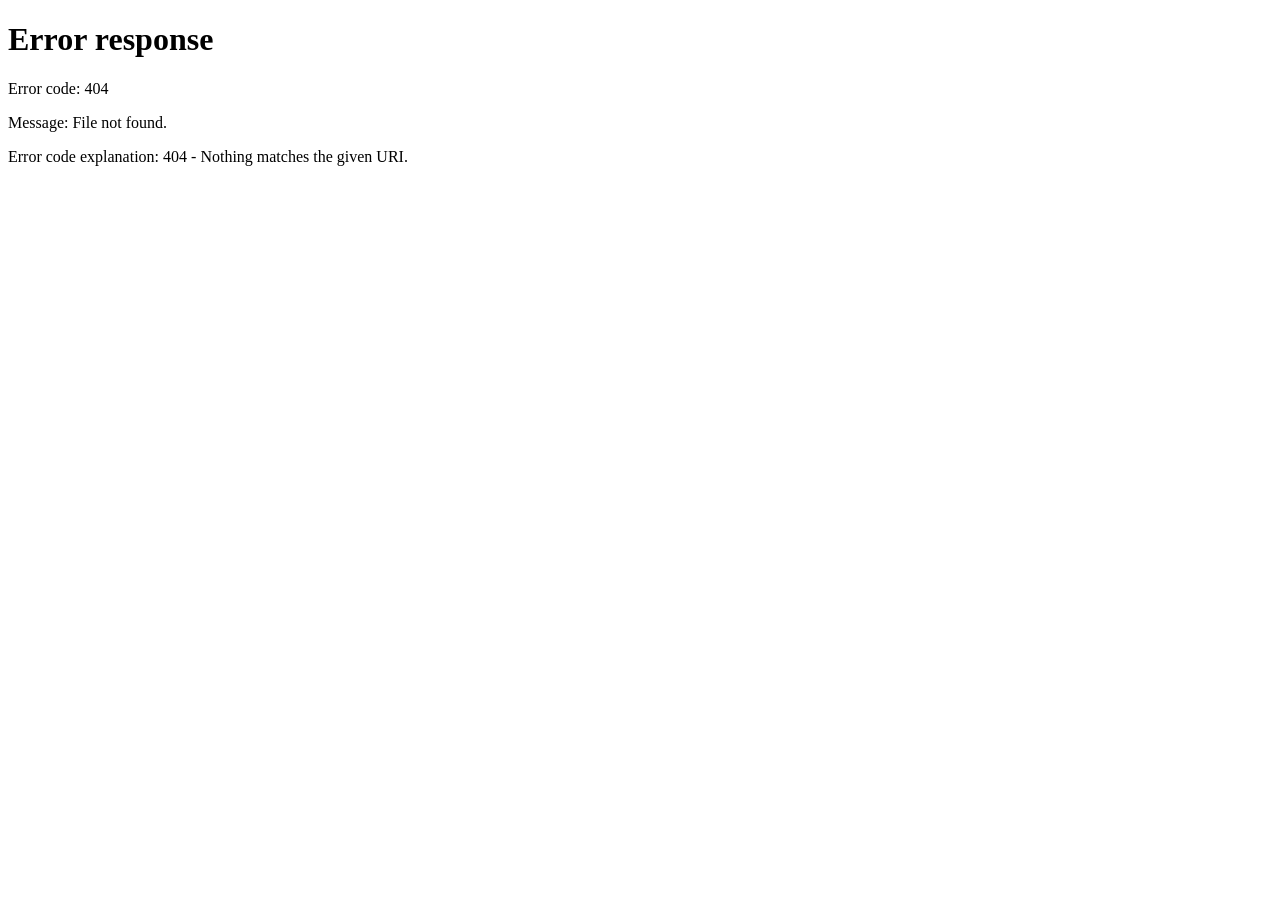
==== commit c09d1f7b: "changes1" ====
--- a/index.html
+++ b/index.html
@@ -985,13 +985,22 @@
     }
 
     .modal-video-player {
-      display: none; padding: 0 20px 4px;
+      display: none; padding: 0 20px 8px;
     }
     .modal-video-player.show { display: block; }
-    .modal-video-player iframe,
+    .modal-video-player iframe {
+      width: 100%; border-radius: var(--r-lg); border: 1px solid var(--bdr);
+      aspect-ratio: 16/9; background: #000; display: block;
+    }
     .modal-video-player video {
       width: 100%; border-radius: var(--r-lg); border: 1px solid var(--bdr);
-      aspect-ratio: 16/9; background: #000;
+      background: #000; display: block; max-height: 340px;
+      object-fit: contain;
+    }
+    .vid-loading {
+      aspect-ratio:16/9; border-radius: var(--r-lg); background: var(--elevated);
+      display:flex; align-items:center; justify-content:center;
+      font-size:13px; color:var(--tx3); gap:8px;
     }
     .modal-video-close-row {
       display: flex; justify-content: flex-end; margin-top: 6px;
@@ -2463,6 +2472,62 @@
   toast(`Deleted "${name}"`, 'info');
 }
 
+function openModalVideo() {
+  if (!_modalVideoUrl) return;
+  const embed = $('m-video-embed');
+  const url = _modalVideoUrl;
+
+  // Show loading placeholder immediately
+  embed.innerHTML = '<div class="vid-loading"><span style="font-size:22px">&#9654;</span> Loading video\u2026</div>';
+  $('m-video-player').classList.add('show');
+  $('m-video-btn-txt').textContent = '\u25bc Hide video';
+
+  // YouTube
+  const ytMatch = url.match(/(?:youtube\.com\/(?:watch\?v=|embed\/)|youtu\.be\/)([\w-]+)/);
+  // Vimeo
+  const vmMatch = url.match(/vimeo\.com\/(\d+)/);
+
+  if (ytMatch) {
+    embed.innerHTML = '';
+    const iframe = document.createElement('iframe');
+    iframe.src = 'https://www.youtube.com/embed/' + ytMatch[1] + '?autoplay=1&rel=0';
+    iframe.allow = 'autoplay; encrypted-media; fullscreen; picture-in-picture';
+    iframe.allowFullscreen = true;
+    embed.appendChild(iframe);
+  } else if (vmMatch) {
+    embed.innerHTML = '';
+    const iframe = document.createElement('iframe');
+    iframe.src = 'https://player.vimeo.com/video/' + vmMatch[1] + '?autoplay=1';
+    iframe.allow = 'autoplay; fullscreen; picture-in-picture';
+    iframe.allowFullscreen = true;
+    embed.appendChild(iframe);
+  } else {
+    // Local uploaded file or direct video URL
+    embed.innerHTML = '';
+    const vid = document.createElement('video');
+    vid.controls = true;
+    vid.autoplay = true;
+    vid.playsinline = true;
+    vid.preload = 'auto';
+    // Detect MIME type from extension
+    const ext = url.split('?')[0].split('.').pop().toLowerCase();
+    const mimeMap = {mp4:'video/mp4', webm:'video/webm', ogv:'video/ogg', ogg:'video/ogg', mov:'video/mp4', avi:'video/x-msvideo', mkv:'video/x-matroska'};
+    const src = document.createElement('source');
+    src.src = url;
+    src.type = mimeMap[ext] || 'video/mp4';
+    vid.appendChild(src);
+    vid.onerror = () => {
+      embed.innerHTML = '<div class="vid-loading" style="color:#ef4444;flex-direction:column;gap:6px">'
+        + '<span style="font-size:28px">\u26a0\ufe0f</span>'
+        + '<span>Could not load video.</span>'
+        + '<a href="' + url + '" target="_blank" style="color:var(--accent);text-decoration:underline;font-size:12px">Open file directly \u2197</a>'
+        + '</div>';
+    };
+    embed.appendChild(vid);
+    vid.play().catch(() => {});
+  }
+}
+
 function exportWorkout(wkId) {
   const wk = S.workouts.find(w => w.id === wkId); if (!wk) return;
   let txt = `${wk.name}\n${'═'.repeat(wk.name.length)}\n\n`;
@@ -2597,28 +2662,6 @@
     openModalVideo();
   }
 }
-
-function openModalVideo() {
-  if (!_modalVideoUrl) return;
-  const embed = $('m-video-embed');
-  embed.innerHTML = '';
-  // Detect YouTube, handle others as <video>
-  const ytMatch = _modalVideoUrl.match(/(?:youtube\.com\/watch\?v=|youtu\.be\/)([\w-]+)/);
-  if (ytMatch) {
-    const iframe = document.createElement('iframe');
-    iframe.src = `https://www.youtube.com/embed/${ytMatch[1]}?autoplay=1`;
-    iframe.allow = 'autoplay; encrypted-media; fullscreen';
-    iframe.allowFullscreen = true;
-    embed.appendChild(iframe);
-  } else {
-    const vid = document.createElement('video');
-    vid.src = _modalVideoUrl; vid.controls = true; vid.autoplay = true;
-    embed.appendChild(vid);
-  }
-  $('m-video-player').classList.add('show');
-  $('m-video-btn-txt').textContent = '▼ Hide video';
-}
-
 function closeModalVideo() {
   $('m-video-player').classList.remove('show');
   $('m-video-embed').innerHTML = ''; // stop playback
@@ -2637,13 +2680,21 @@
   $('modal-title').textContent = ex.name;
   $('m-gif').src = ex.gif_url; $('m-gif').alt = ex.name;
 
-  // Fetch video URL asynchronously
-  fetch(`/api/exercises/${id}/video`)
+  // Fetch video URL asynchronously — hide bar until video confirmed
+  _modalVideoUrl = null;
+  $('m-video-bar').classList.remove('show');
+  $('m-video-btn').style.opacity = '';
+  $('m-video-btn').style.pointerEvents = '';
+  $('m-video-btn-txt').textContent = 'Click here to view video';
+
+  fetch('/api/exercises/' + id + '/video', { credentials: 'same-origin' })
     .then(r => r.json())
     .then(d => {
       if (d.video_url) {
         _modalVideoUrl = d.video_url;
         $('m-video-bar').classList.add('show');
+        $('m-video-btn').style.opacity = '';
+        $('m-video-btn').style.pointerEvents = '';
       }
     })
     .catch(() => {});
@@ -3433,6 +3484,10 @@
   $('lang-lbl').textContent = S.lang.toUpperCase();
   updateFavBadge(); updateWkBadge();
 
+  // Check auth and populate sidebar user info
+  const authed = await checkAuth();
+  if (!authed) return; // redirected to /login
+
   // Wire events first so UI is responsive
   await wireEvents();
 
